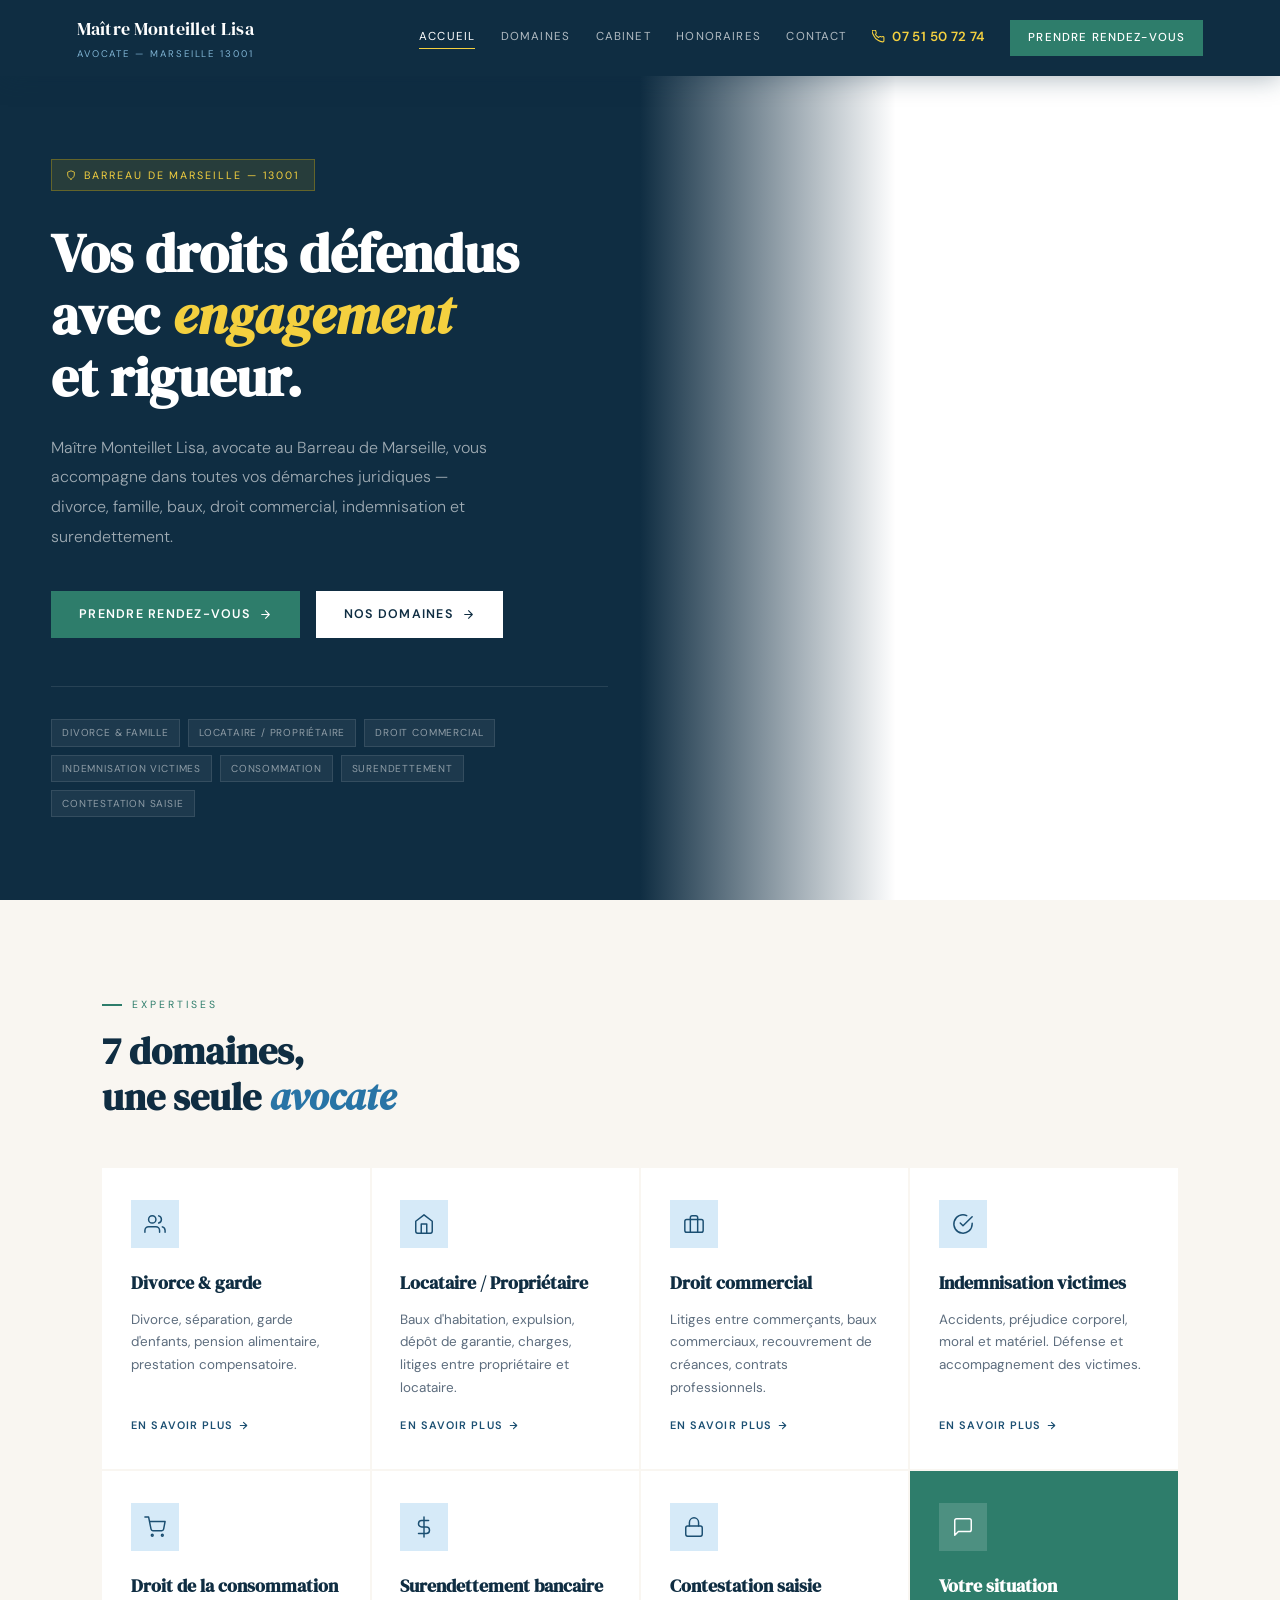
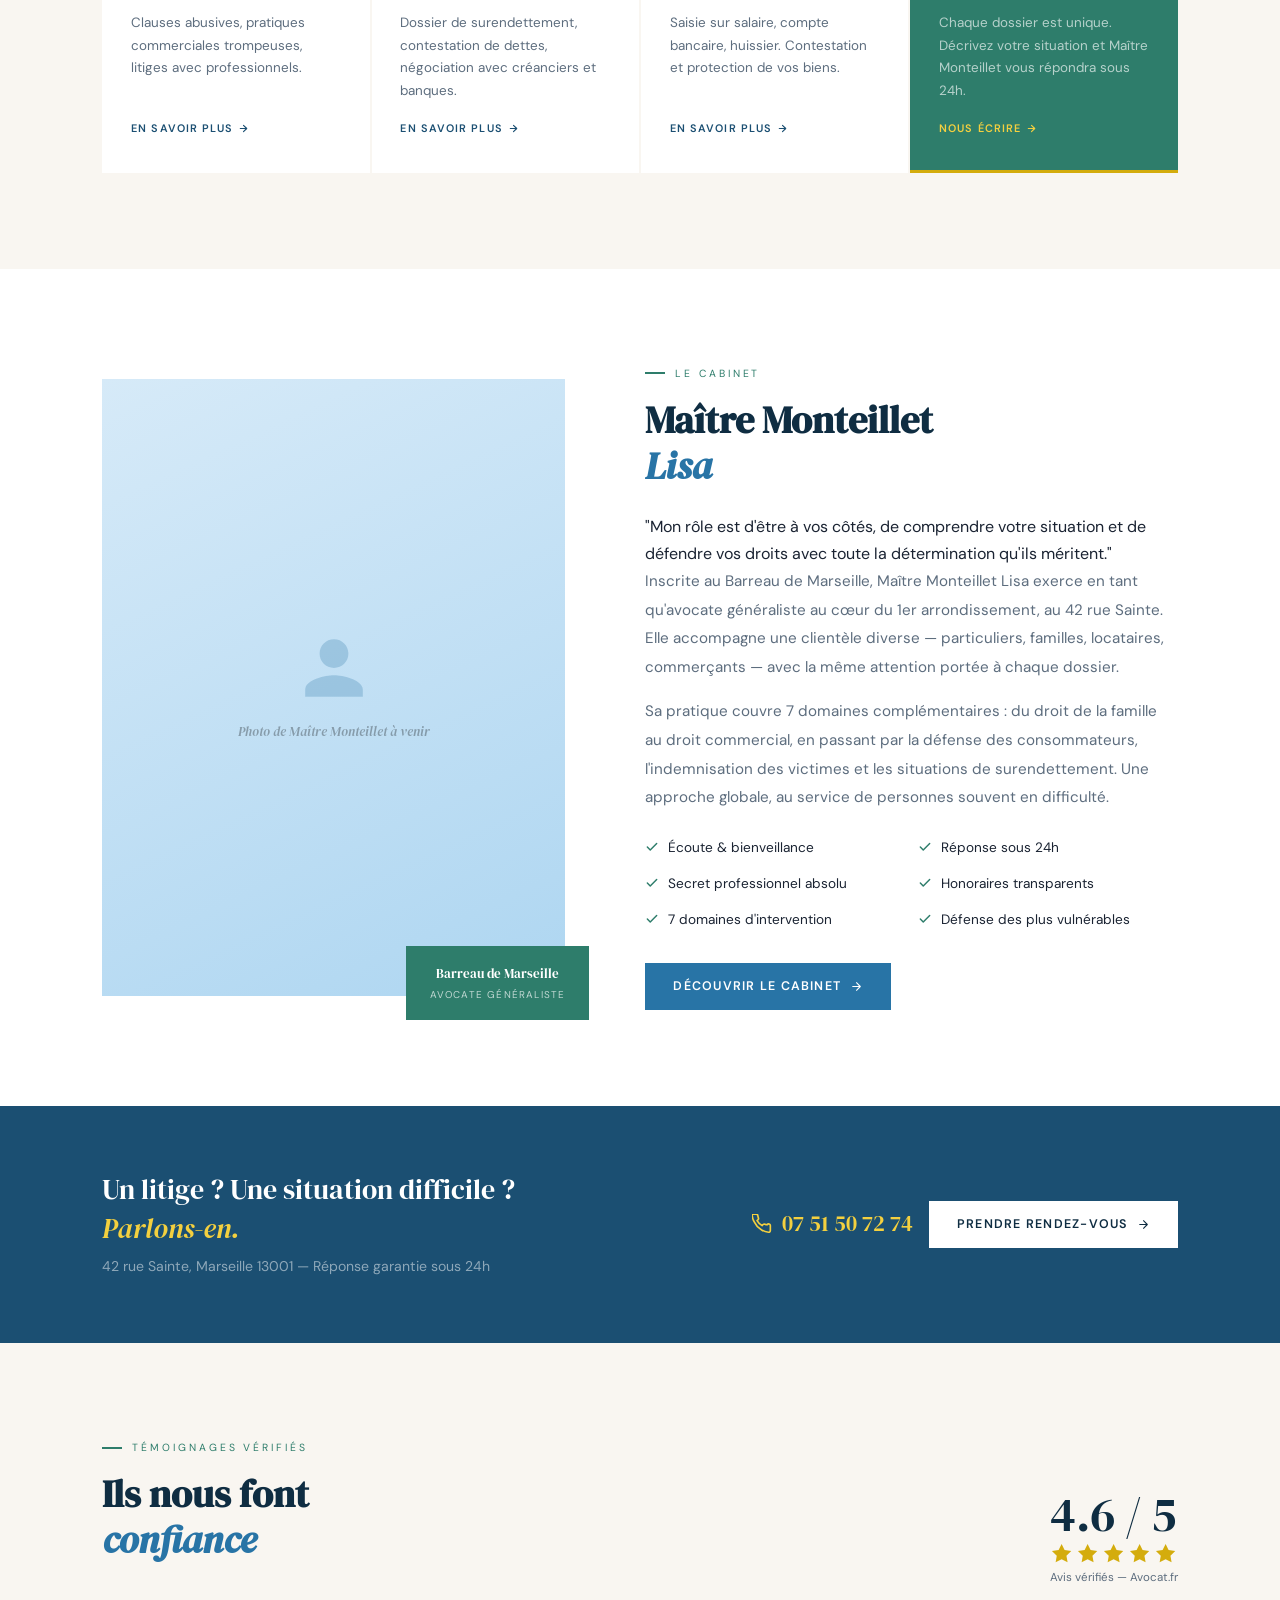
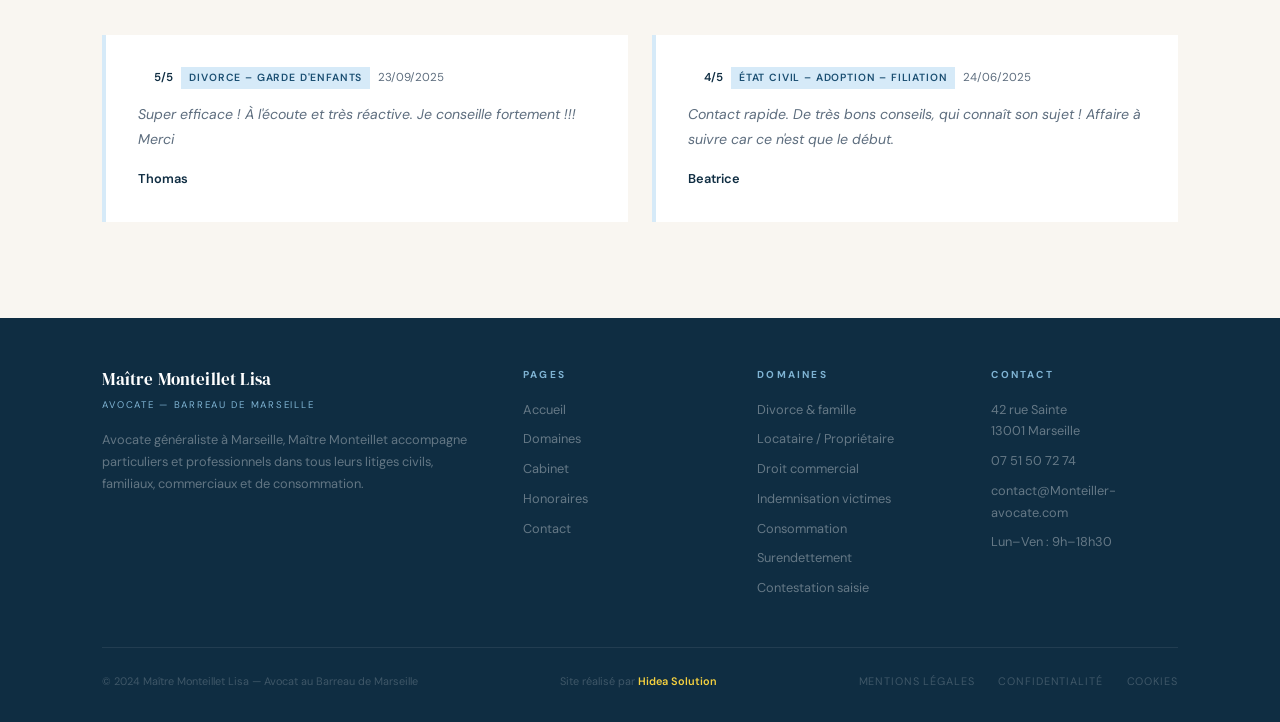
==== index.html @ dc17f099 "Add files via upload" ====
<!DOCTYPE html>
<html lang="fr">
<head>
<meta charset="UTF-8"><meta name="viewport" content="width=device-width, initial-scale=1.0">
<title>Maître Monteillet Lisa – Avocate Marseille (13001) | Divorce, Famille, Droit Civil</title>
<meta name="description" content="Maître Monteillet Lisa, avocate au Barreau de Marseille. Divorce, garde d'enfants, locataire/propriétaire, droit commercial, indemnisation, surendettement, contestation saisie.">
<link rel="stylesheet" href="style.css">
<style>
.hero-bg { background-image: url('https://images.unsplash.com/photo-1533929736458-ca588d08c8be?w=1400&q=80&auto=format&fit=crop'); }

.domaines-rapides { background: var(--sable); }
.dom-grid { display: grid; grid-template-columns: repeat(4,1fr); gap: 2px; margin-top: 3rem; }
.dc { background: var(--blanc); padding: 2rem 1.8rem; text-decoration: none; color: inherit; display: flex; flex-direction: column; border-bottom: 3px solid transparent; transition: all .25s; }
.dc:hover { border-bottom-color: var(--sauge); background: var(--bleu-dk); transform: translateY(-3px); }
.dc:hover .ic-box { background: rgba(46,125,107,.2); }
.dc:hover .ic-box svg { stroke: #7DCEA0; }
.dc:hover .dc-t { color: var(--blanc); }
.dc:hover .dc-d { color: rgba(255,255,255,.52); }
.dc:hover .dc-l { color: var(--or-light); }
.dc-t { font-family: var(--fd); font-size: 1.1rem; color: var(--bleu-dk); margin-bottom: .6rem; transition: color .25s; }
.dc-d { font-size: .84rem; color: var(--doux); line-height: 1.7; flex: 1; margin-bottom: 1rem; transition: color .25s; }
.dc-l { font-size: .68rem; letter-spacing: .1em; text-transform: uppercase; color: var(--bleu); font-weight: 600; display: flex; align-items: center; gap: 5px; transition: color .25s; }
.dc-l svg { width: 11px; height: 11px; stroke: currentColor; fill: none; stroke-linecap: round; stroke-linejoin: round; stroke-width: 2.5; }

.apropos { background: var(--blanc); }
.ap-grid { display: grid; grid-template-columns: 1fr 1.15fr; gap: 5rem; align-items: center; }
.ap-img-wrap { position: relative; }
.ap-img { width: 100%; aspect-ratio: 3/4; background: linear-gradient(155deg,#d6eaf8,#aed6f1); display: flex; align-items: center; justify-content: center; flex-direction: column; gap: 1rem; }
.ap-img svg { opacity: .25; }
.ap-img-note { font-style: italic; color: rgba(0,0,0,.3); font-size: .82rem; font-family: var(--fd); text-align: center; padding: 0 2rem; }
.ap-line { position: absolute; top: 1.5rem; left: 1.5rem; right: -1.5rem; bottom: -1.5rem; border: 2px solid var(--bleu-light); z-index: -1; }
.ap-badge { position: absolute; bottom: -1.5rem; right: -1.5rem; background: var(--sauge); padding: 1rem 1.5rem; text-align: center; }
.ab-t { font-family: var(--fd); font-size: .82rem; color: var(--blanc); display: block; }
.ab-s { font-size: .62rem; color: rgba(255,255,255,.7); text-transform: uppercase; letter-spacing: .12em; margin-top: 3px; display: block; }
.ap-right blockquote { font-family: var(--fd); font-style: italic; font-size: 1.3rem; color: var(--bleu-dk); border-left: 3px solid var(--sauge); padding-left: 1.5rem; margin: 2rem 0; line-height: 1.6; }
.ap-p { color: var(--doux); line-height: 1.88; margin-bottom: 1rem; font-size: .95rem; }
.ap-vals { display: grid; grid-template-columns: 1fr 1fr; gap: .8rem; margin-top: 1.5rem; }
.av { display: flex; align-items: flex-start; gap: 9px; }
.av svg { width: 14px; height: 14px; stroke: var(--sauge); stroke-width: 2.5; fill: none; stroke-linecap: round; stroke-linejoin: round; flex-shrink: 0; margin-top: 4px; }
.av span { font-size: .85rem; color: var(--texte); }

.avis-sec { background: var(--sable); }
.avis-head { display: flex; align-items: flex-end; justify-content: space-between; margin-bottom: 3rem; flex-wrap: wrap; gap: 2rem; }
.note-nb { font-family: var(--fd); font-size: 3rem; font-weight: 400; color: var(--bleu-dk); line-height: 1; }
.stars { display: flex; gap: 3px; margin-top: 4px; }
.av-src { font-size: .72rem; color: var(--doux); margin-top: 3px; }
.avis-grid { display: grid; grid-template-columns: repeat(2,1fr); gap: 1.5rem; }
.avc { background: var(--blanc); border-left: 4px solid var(--bleu-light); padding: 2rem; position: relative; transition: border-color .25s; }
.avc:hover { border-left-color: var(--sauge); }
.avc-meta { font-size: .72rem; color: var(--doux); margin-bottom: .8rem; display: flex; align-items: center; gap: 8px; flex-wrap: wrap; }
.avc-type { background: var(--bleu-light); color: var(--bleu); font-size: .65rem; font-weight: 600; text-transform: uppercase; letter-spacing: .08em; padding: 2px 8px; }
.avc-stars { display: flex; gap: 2px; }
.av-txt { font-size: .88rem; color: var(--doux); line-height: 1.78; margin-bottom: 1rem; font-style: italic; }
.av-au { font-weight: 600; font-size: .8rem; color: var(--bleu-dk); }

@media(max-width:1040px){ .dom-grid{grid-template-columns:1fr 1fr;} .ap-grid{grid-template-columns:1fr;gap:3rem;} .ap-line{display:none;} .ap-badge{position:static;display:inline-block;margin-top:1rem;} .avis-grid{grid-template-columns:1fr;} .ap-vals{grid-template-columns:1fr;} }
@media(max-width:640px){ .dom-grid{grid-template-columns:1fr;} }
</style>
</head>
<body>
<header>
  <a href="index.html" class="logo"><span class="logo-t">Maître Monteillet Lisa</span><span class="logo-s">Avocate — Marseille 13001</span></a>
  <button class="burger" id="burger-btn" aria-label="Ouvrir le menu" aria-expanded="false"><span></span><span></span><span></span></button>
  <nav id="nav">
    <a href="index.html"class='active'>Accueil</a>
    <a href="domaines.html">Domaines</a>
    <a href="cabinet.html">Cabinet</a>
    <a href="honoraires.html">Honoraires</a>
    <a href="contact.html">Contact</a>
    <a href="tel:+33751507274" class="nav-tel"><svg viewBox="0 0 24 24" fill="none" stroke-width="2" stroke-linecap="round" stroke-linejoin="round"><path d="M22 16.92v3a2 2 0 01-2.18 2 19.79 19.79 0 01-8.63-3.07A19.5 19.5 0 013.07 10a19.79 19.79 0 01-3.07-8.67A2 2 0 012 .18h3a2 2 0 012 1.72 12.84 12.84 0 00.7 2.81 2 2 0 01-.45 2.11L6.09 7.91a16 16 0 006 6l1.27-1.27a2 2 0 012.11-.45 12.84 12.84 0 002.81.7A2 2 0 0122 14v2.92z"/></svg>07 51 50 72 74</a>
    <a href="contact.html" class="nav-cta">Prendre rendez-vous</a>
  </nav>
</header>

<section class="hero" style="padding:0">
  <div class="hero-left">
    <div class="hero-tag">
      <svg viewBox="0 0 24 24" style="width:10px;height:10px;stroke:var(--or-light);fill:none;stroke-width:2;stroke-linecap:round;stroke-linejoin:round"><path d="M12 22s8-4 8-10V5l-8-3-8 3v7c0 6 8 10 8 10z"/></svg>
      Barreau de Marseille — 13001
    </div>
    <h1>Vos droits défendus<br>avec <em>engagement</em><br>et rigueur.</h1>
    <p class="hero-sub">Maître Monteillet Lisa, avocate au Barreau de Marseille, vous accompagne dans toutes vos démarches juridiques — divorce, famille, baux, droit commercial, indemnisation et surendettement.</p>
    <div class="hero-btns">
      <a href="contact.html" class="btn-sauge">Prendre rendez-vous <svg viewBox="0 0 24 24" fill="none" stroke-width="2" stroke-linecap="round" stroke-linejoin="round"><path d="M5 12h14M12 5l7 7-7 7"/></svg></a>
      <a href="domaines.html" class="btn-blanc">Nos domaines <svg viewBox="0 0 24 24" fill="none" stroke-width="2" stroke-linecap="round" stroke-linejoin="round"><path d="M5 12h14M12 5l7 7-7 7"/></svg></a>
    </div>
    <div class="hero-domaines">
      <span class="hero-dom-tag">Divorce & famille</span>
      <span class="hero-dom-tag">Locataire / Propriétaire</span>
      <span class="hero-dom-tag">Droit commercial</span>
      <span class="hero-dom-tag">Indemnisation victimes</span>
      <span class="hero-dom-tag">Consommation</span>
      <span class="hero-dom-tag">Surendettement</span>
      <span class="hero-dom-tag">Contestation saisie</span>
    </div>
  </div>
  <div class="hero-right">
    <div class="hero-bg"></div>
    <div class="hero-right-overlay"></div>
  </div>
</section>

<section class="domaines-rapides">
  <p class="s-lbl">Expertises</p>
  <h2 class="s-t">7 domaines,<br>une seule <em>avocate</em></h2>
  <div class="dom-grid">
    <a href="domaines.html#divorce" class="dc reveal">
      <div class="ic-box"><svg viewBox="0 0 24 24"><path d="M17 21v-2a4 4 0 00-4-4H5a4 4 0 00-4 4v2"/><circle cx="9" cy="7" r="4"/><path d="M23 21v-2a4 4 0 00-3-3.87M16 3.13a4 4 0 010 7.75"/></svg></div>
      <h3 class="dc-t">Divorce &amp; garde</h3>
      <p class="dc-d">Divorce, séparation, garde d'enfants, pension alimentaire, prestation compensatoire.</p>
      <span class="dc-l">En savoir plus <svg viewBox="0 0 24 24"><path d="M5 12h14M12 5l7 7-7 7" stroke-width="2.5"/></svg></span>
    </a>
    <a href="domaines.html#locataire" class="dc reveal">
      <div class="ic-box"><svg viewBox="0 0 24 24"><path d="M3 9l9-7 9 7v11a2 2 0 01-2 2H5a2 2 0 01-2-2z"/><polyline points="9 22 9 12 15 12 15 22"/></svg></div>
      <h3 class="dc-t">Locataire / Propriétaire</h3>
      <p class="dc-d">Baux d'habitation, expulsion, dépôt de garantie, charges, litiges entre propriétaire et locataire.</p>
      <span class="dc-l">En savoir plus <svg viewBox="0 0 24 24"><path d="M5 12h14M12 5l7 7-7 7" stroke-width="2.5"/></svg></span>
    </a>
    <a href="domaines.html#commercial" class="dc reveal">
      <div class="ic-box"><svg viewBox="0 0 24 24"><rect x="2" y="7" width="20" height="14" rx="2"/><path d="M16 21V5a2 2 0 00-2-2h-4a2 2 0 00-2 2v16"/></svg></div>
      <h3 class="dc-t">Droit commercial</h3>
      <p class="dc-d">Litiges entre commerçants, baux commerciaux, recouvrement de créances, contrats professionnels.</p>
      <span class="dc-l">En savoir plus <svg viewBox="0 0 24 24"><path d="M5 12h14M12 5l7 7-7 7" stroke-width="2.5"/></svg></span>
    </a>
    <a href="domaines.html#victimes" class="dc reveal">
      <div class="ic-box"><svg viewBox="0 0 24 24"><path d="M22 11.08V12a10 10 0 11-5.93-9.14"/><polyline points="22 4 12 14.01 9 11.01"/></svg></div>
      <h3 class="dc-t">Indemnisation victimes</h3>
      <p class="dc-d">Accidents, préjudice corporel, moral et matériel. Défense et accompagnement des victimes.</p>
      <span class="dc-l">En savoir plus <svg viewBox="0 0 24 24"><path d="M5 12h14M12 5l7 7-7 7" stroke-width="2.5"/></svg></span>
    </a>
    <a href="domaines.html#conso" class="dc reveal">
      <div class="ic-box"><svg viewBox="0 0 24 24"><circle cx="9" cy="21" r="1"/><circle cx="20" cy="21" r="1"/><path d="M1 1h4l2.68 13.39a2 2 0 002 1.61h9.72a2 2 0 002-1.61L23 6H6"/></svg></div>
      <h3 class="dc-t">Droit de la consommation</h3>
      <p class="dc-d">Clauses abusives, pratiques commerciales trompeuses, litiges avec professionnels.</p>
      <span class="dc-l">En savoir plus <svg viewBox="0 0 24 24"><path d="M5 12h14M12 5l7 7-7 7" stroke-width="2.5"/></svg></span>
    </a>
    <a href="domaines.html#surendettement" class="dc reveal">
      <div class="ic-box"><svg viewBox="0 0 24 24"><line x1="12" y1="1" x2="12" y2="23"/><path d="M17 5H9.5a3.5 3.5 0 100 7h5a3.5 3.5 0 010 7H6"/></svg></div>
      <h3 class="dc-t">Surendettement bancaire</h3>
      <p class="dc-d">Dossier de surendettement, contestation de dettes, négociation avec créanciers et banques.</p>
      <span class="dc-l">En savoir plus <svg viewBox="0 0 24 24"><path d="M5 12h14M12 5l7 7-7 7" stroke-width="2.5"/></svg></span>
    </a>
    <a href="domaines.html#saisie" class="dc reveal">
      <div class="ic-box"><svg viewBox="0 0 24 24"><rect x="3" y="11" width="18" height="11" rx="2" ry="2"/><path d="M7 11V7a5 5 0 0110 0v4"/></svg></div>
      <h3 class="dc-t">Contestation saisie</h3>
      <p class="dc-d">Saisie sur salaire, compte bancaire, huissier. Contestation et protection de vos biens.</p>
      <span class="dc-l">En savoir plus <svg viewBox="0 0 24 24"><path d="M5 12h14M12 5l7 7-7 7" stroke-width="2.5"/></svg></span>
    </a>
    <a href="contact.html" class="dc reveal" style="background:var(--sauge);border-bottom-color:var(--or);">
      <div class="ic-box" style="background:rgba(255,255,255,.15)"><svg viewBox="0 0 24 24" style="stroke:#fff"><path d="M21 15a2 2 0 01-2 2H7l-4 4V5a2 2 0 012-2h14a2 2 0 012 2z"/></svg></div>
      <h3 class="dc-t" style="color:#fff">Votre situation</h3>
      <p class="dc-d" style="color:rgba(255,255,255,.65)">Chaque dossier est unique. Décrivez votre situation et Maître Monteillet vous répondra sous 24h.</p>
      <span class="dc-l" style="color:var(--or-light)">Nous écrire <svg viewBox="0 0 24 24"><path d="M5 12h14M12 5l7 7-7 7" stroke-width="2.5"/></svg></span>
    </a>
  </div>
</section>

<section class="apropos">
  <div class="ap-grid">
    <div class="ap-img-wrap">
      <div class="ap-img">
        <svg width="72" height="72" viewBox="0 0 24 24" fill="var(--bleu-md)"><path d="M12 12c2.7 0 4.8-2.1 4.8-4.8S14.7 2.4 12 2.4 7.2 4.5 7.2 7.2 9.3 12 12 12zm0 2.4c-3.2 0-9.6 1.6-9.6 4.8v2.4h19.2v-2.4c0-3.2-6.4-4.8-9.6-4.8z"/></svg>
        <p class="ap-img-note">Photo de Maître Monteillet à venir</p>
      </div>
      <div class="ap-line"></div>
      <div class="ap-badge"><span class="ab-t">Barreau de Marseille</span><span class="ab-s">Avocate généraliste</span></div>
    </div>
    <div class="reveal">
      <p class="s-lbl">Le Cabinet</p>
      <h2 class="s-t">Maître Monteillet<br><em>Lisa</em></h2>
      <blockquote>"Mon rôle est d'être à vos côtés, de comprendre votre situation et de défendre vos droits avec toute la détermination qu'ils méritent."</blockquote>
      <p class="ap-p">Inscrite au Barreau de Marseille, Maître Monteillet Lisa exerce en tant qu'avocate généraliste au cœur du 1er arrondissement, au 42 rue Sainte. Elle accompagne une clientèle diverse — particuliers, familles, locataires, commerçants — avec la même attention portée à chaque dossier.</p>
      <p class="ap-p">Sa pratique couvre 7 domaines complémentaires : du droit de la famille au droit commercial, en passant par la défense des consommateurs, l'indemnisation des victimes et les situations de surendettement. Une approche globale, au service de personnes souvent en difficulté.</p>
      <div class="ap-vals">
        <div class="av"><svg viewBox="0 0 24 24" fill="none" stroke-width="2.5" stroke-linecap="round" stroke-linejoin="round"><polyline style='stroke:var(--sauge)' points="20 6 9 17 4 12"/></svg> <span>Écoute &amp; bienveillance</span></div>
        <div class="av"><svg viewBox="0 0 24 24" fill="none" stroke-width="2.5" stroke-linecap="round" stroke-linejoin="round"><polyline style='stroke:var(--sauge)' points="20 6 9 17 4 12"/></svg> <span>Réponse sous 24h</span></div>
        <div class="av"><svg viewBox="0 0 24 24" fill="none" stroke-width="2.5" stroke-linecap="round" stroke-linejoin="round"><polyline style='stroke:var(--sauge)' points="20 6 9 17 4 12"/></svg> <span>Secret professionnel absolu</span></div>
        <div class="av"><svg viewBox="0 0 24 24" fill="none" stroke-width="2.5" stroke-linecap="round" stroke-linejoin="round"><polyline style='stroke:var(--sauge)' points="20 6 9 17 4 12"/></svg> <span>Honoraires transparents</span></div>
        <div class="av"><svg viewBox="0 0 24 24" fill="none" stroke-width="2.5" stroke-linecap="round" stroke-linejoin="round"><polyline style='stroke:var(--sauge)' points="20 6 9 17 4 12"/></svg> <span>7 domaines d'intervention</span></div>
        <div class="av"><svg viewBox="0 0 24 24" fill="none" stroke-width="2.5" stroke-linecap="round" stroke-linejoin="round"><polyline style='stroke:var(--sauge)' points="20 6 9 17 4 12"/></svg> <span>Défense des plus vulnérables</span></div>
      </div>
      <a href="cabinet.html" class="btn-bleu" style="margin-top:2rem">Découvrir le cabinet <svg viewBox="0 0 24 24" fill="none" stroke-width="2" stroke-linecap="round" stroke-linejoin="round"><path d="M5 12h14M12 5l7 7-7 7"/></svg></a>
    </div>
  </div>
</section>

<div class="cta-band">
  <div>
    <p class="cta-band-t">Un litige ? Une situation difficile ?<br><em>Parlons-en.</em></p>
    <p class="cta-band-sub">42 rue Sainte, Marseille 13001 — Réponse garantie sous 24h</p>
  </div>
  <div class="cta-band-a">
    <a href="tel:+33751507274" class="tel-big"><svg viewBox="0 0 24 24" fill="none" stroke-width="2" stroke-linecap="round" stroke-linejoin="round"><path d="M22 16.92v3a2 2 0 01-2.18 2 19.79 19.79 0 01-8.63-3.07A19.5 19.5 0 013.07 10a19.79 19.79 0 01-3.07-8.67A2 2 0 012 .18h3a2 2 0 012 1.72 12.84 12.84 0 00.7 2.81 2 2 0 01-.45 2.11L6.09 7.91a16 16 0 006 6l1.27-1.27a2 2 0 012.11-.45 12.84 12.84 0 002.81.7A2 2 0 0122 14v2.92z"/></svg>07 51 50 72 74</a>
    <a href="contact.html" class="btn-blanc">Prendre rendez-vous <svg viewBox="0 0 24 24" fill="none" stroke-width="2" stroke-linecap="round" stroke-linejoin="round"><path d="M5 12h14M12 5l7 7-7 7"/></svg></a>
  </div>
</div>

<section class="avis-sec">
  <div class="avis-head">
    <div><p class="s-lbl">Témoignages vérifiés</p><h2 class="s-t">Ils nous font<br><em>confiance</em></h2></div>
    <div><div class="note-nb">4.6 / 5</div><div class="stars"><svg viewBox="0 0 24 24"><polygon points="12 2 15.09 8.26 22 9.27 17 14.14 18.18 21.02 12 17.77 5.82 21.02 7 14.14 2 9.27 8.91 8.26 12 2" class="star"/></svg><svg viewBox="0 0 24 24"><polygon points="12 2 15.09 8.26 22 9.27 17 14.14 18.18 21.02 12 17.77 5.82 21.02 7 14.14 2 9.27 8.91 8.26 12 2" class="star"/></svg><svg viewBox="0 0 24 24"><polygon points="12 2 15.09 8.26 22 9.27 17 14.14 18.18 21.02 12 17.77 5.82 21.02 7 14.14 2 9.27 8.91 8.26 12 2" class="star"/></svg><svg viewBox="0 0 24 24"><polygon points="12 2 15.09 8.26 22 9.27 17 14.14 18.18 21.02 12 17.77 5.82 21.02 7 14.14 2 9.27 8.91 8.26 12 2" class="star"/></svg><svg viewBox="0 0 24 24"><polygon points="12 2 15.09 8.26 22 9.27 17 14.14 18.18 21.02 12 17.77 5.82 21.02 7 14.14 2 9.27 8.91 8.26 12 2" class="star"/></svg></div><div class="av-src">Avis vérifiés — Avocat.fr</div></div>
  </div>
  <div class="avis-grid">
    <div class="avc reveal">
      <div class="avc-meta">
        <div class="avc-stars"><svg viewBox="0 0 24 24"><polygon points="12 2 15.09 8.26 22 9.27 17 14.14 18.18 21.02 12 17.77 5.82 21.02 7 14.14 2 9.27 8.91 8.26 12 2" class="star-sm"/></svg><svg viewBox="0 0 24 24"><polygon points="12 2 15.09 8.26 22 9.27 17 14.14 18.18 21.02 12 17.77 5.82 21.02 7 14.14 2 9.27 8.91 8.26 12 2" class="star-sm"/></svg><svg viewBox="0 0 24 24"><polygon points="12 2 15.09 8.26 22 9.27 17 14.14 18.18 21.02 12 17.77 5.82 21.02 7 14.14 2 9.27 8.91 8.26 12 2" class="star-sm"/></svg><svg viewBox="0 0 24 24"><polygon points="12 2 15.09 8.26 22 9.27 17 14.14 18.18 21.02 12 17.77 5.82 21.02 7 14.14 2 9.27 8.91 8.26 12 2" class="star-sm"/></svg><svg viewBox="0 0 24 24"><polygon points="12 2 15.09 8.26 22 9.27 17 14.14 18.18 21.02 12 17.77 5.82 21.02 7 14.14 2 9.27 8.91 8.26 12 2" class="star-sm"/></svg></div>
        <span style="font-weight:600;font-size:.72rem;color:var(--bleu-dk)">5/5</span>
        <span class="avc-type">Divorce – Garde d'enfants</span>
        <span>23/09/2025</span>
      </div>
      <p class="av-txt">Super efficace ! À l'écoute et très réactive. Je conseille fortement !!! Merci</p>
      <div class="av-au">Thomas</div>
    </div>
    <div class="avc reveal">
      <div class="avc-meta">
        <div class="avc-stars"><svg viewBox="0 0 24 24"><polygon points="12 2 15.09 8.26 22 9.27 17 14.14 18.18 21.02 12 17.77 5.82 21.02 7 14.14 2 9.27 8.91 8.26 12 2" class="star-sm"/></svg><svg viewBox="0 0 24 24"><polygon points="12 2 15.09 8.26 22 9.27 17 14.14 18.18 21.02 12 17.77 5.82 21.02 7 14.14 2 9.27 8.91 8.26 12 2" class="star-sm"/></svg><svg viewBox="0 0 24 24"><polygon points="12 2 15.09 8.26 22 9.27 17 14.14 18.18 21.02 12 17.77 5.82 21.02 7 14.14 2 9.27 8.91 8.26 12 2" class="star-sm"/></svg><svg viewBox="0 0 24 24"><polygon points="12 2 15.09 8.26 22 9.27 17 14.14 18.18 21.02 12 17.77 5.82 21.02 7 14.14 2 9.27 8.91 8.26 12 2" class="star-sm"/></svg><svg viewBox="0 0 24 24"><polygon points="12 2 15.09 8.26 22 9.27 17 14.14 18.18 21.02 12 17.77 5.82 21.02 7 14.14 2 9.27 8.91 8.26 12 2" class="star-empty"/></svg></div>
        <span style="font-weight:600;font-size:.72rem;color:var(--bleu-dk)">4/5</span>
        <span class="avc-type">État civil – Adoption – Filiation</span>
        <span>24/06/2025</span>
      </div>
      <p class="av-txt">Contact rapide. De très bons conseils, qui connaît son sujet ! Affaire à suivre car ce n'est que le début.</p>
      <div class="av-au">Beatrice</div>
    </div>
  </div>
</section>

<footer>
  <div class="footer-top">
    <div class="footer-brand"><span class="logo-t">Maître Monteillet Lisa</span><span class="logo-s">Avocate — Barreau de Marseille</span><p>Avocate généraliste à Marseille, Maître Monteillet accompagne particuliers et professionnels dans tous leurs litiges civils, familiaux, commerciaux et de consommation.</p></div>
    <div class="footer-col"><h4>Pages</h4><a href="index.html">Accueil</a><a href="domaines.html">Domaines</a><a href="cabinet.html">Cabinet</a><a href="honoraires.html">Honoraires</a><a href="contact.html">Contact</a></div>
    <div class="footer-col"><h4>Domaines</h4><a href="domaines.html#divorce">Divorce & famille</a><a href="domaines.html#locataire">Locataire / Propriétaire</a><a href="domaines.html#commercial">Droit commercial</a><a href="domaines.html#victimes">Indemnisation victimes</a><a href="domaines.html#conso">Consommation</a><a href="domaines.html#surendettement">Surendettement</a><a href="domaines.html#saisie">Contestation saisie</a></div>
    <div class="footer-col"><h4>Contact</h4><p>42 rue Sainte<br>13001 Marseille</p><a href="tel:+33751507274">07 51 50 72 74</a><a href="mailto:contact@Monteiller-avocate.com">contact@Monteiller-avocate.com</a><p style="margin-top:.5rem">Lun–Ven : 9h–18h30</p></div>
  </div>
  <div class="footer-bottom">
    <div class="footer-copy">© 2024 Maître Monteillet Lisa — Avocat au Barreau de Marseille</div>
    <div class="footer-powered">Site réalisé par <a href="https://www.hidea-solution.fr" target="_blank" rel="noopener">Hidea Solution</a></div>
    <div class="footer-legal"><a href="#">Mentions légales</a><a href="#">Confidentialité</a><a href="#">Cookies</a></div>
  </div>
</footer><script src="main.js"></script>
</body>
</html>
---- style.css ----
@import url('https://fonts.googleapis.com/css2?family=DM+Serif+Display:ital@0;1&family=DM+Sans:wght@300;400;500;600&display=swap');

:root {
  --bleu:       #1B4F72;
  --bleu-dk:    #0F2D42;
  --bleu-md:    #2874A6;
  --bleu-light: #D6EAF8;
  --sauge:      #2E7D6B;
  --sauge-light:#E8F5F2;
  --sable:      #F9F6F1;
  --blanc:      #FFFFFF;
  --texte:      #1A2332;
  --doux:       #5D6D7E;
  --bordure:    #D5E8F3;
  --or:         #D4AC0D;
  --or-light:   #F4D03F;
  --fd: 'DM Serif Display', Georgia, serif;
  --fb: 'DM Sans', system-ui, sans-serif;
}

*, *::before, *::after { box-sizing: border-box; margin: 0; padding: 0; }
html { scroll-behavior: smooth; }
body { font-family: var(--fb); color: var(--texte); background: var(--blanc); font-size: 16px; line-height: 1.7; overflow-x: hidden; }
img { display: block; max-width: 100%; }

header {
  position: sticky; top: 0; z-index: 200;
  background: var(--bleu-dk);
  display: flex; align-items: center; justify-content: space-between;
  padding: 0 6%; height: 76px;
  box-shadow: 0 2px 24px rgba(15,45,66,.35);
}
.logo { text-decoration: none; display: flex; flex-direction: column; gap: 2px; }
.logo-t { font-family: var(--fd); font-size: 1.15rem; color: var(--blanc); letter-spacing: .01em; }
.logo-s { font-size: .6rem; color: #7FB3D3; letter-spacing: .2em; text-transform: uppercase; font-weight: 400; }

nav { display: flex; align-items: center; gap: 1.6rem; }
nav a { font-size: .72rem; letter-spacing: .1em; text-transform: uppercase; color: rgba(255,255,255,.68); text-decoration: none; padding-bottom: 2px; border-bottom: 1px solid transparent; transition: color .2s, border-color .2s; }
nav a:hover, nav a.active { color: var(--blanc); border-bottom-color: var(--or-light); }
.nav-tel { display: flex !important; align-items: center; gap: 7px; color: var(--or-light) !important; font-weight: 600 !important; font-size: .83rem !important; letter-spacing: .03em !important; text-transform: none !important; border: none !important; }
.nav-tel svg { width: 13px; height: 13px; stroke: var(--or-light); fill: none; stroke-width: 2; stroke-linecap: round; stroke-linejoin: round; }
.nav-cta { background: var(--sauge) !important; color: var(--blanc) !important; padding: 8px 18px; font-weight: 500 !important; border-bottom: none !important; transition: background .2s !important; }
.nav-cta:hover { background: #235f52 !important; color: var(--blanc) !important; }

.hero { position: relative; min-height: calc(100vh - 76px); display: grid; grid-template-columns: 1fr 1fr; overflow: hidden; }
.hero-left { background: var(--bleu-dk); display: flex; flex-direction: column; justify-content: center; padding: 5rem 5% 5rem 8%; position: relative; z-index: 2; }
.hero-right { position: relative; overflow: hidden; }
.hero-bg { position: absolute; inset: 0; background-size: cover; background-position: center; filter: brightness(.6) saturate(.8); }
.hero-right-overlay { position: absolute; inset: 0; background: linear-gradient(90deg, var(--bleu-dk) 0%, transparent 40%); z-index: 1; }

.hero-tag { display: inline-flex; align-items: center; gap: 8px; background: rgba(212,172,13,.12); border: 1px solid rgba(212,172,13,.35); color: var(--or-light); font-size: .67rem; letter-spacing: .18em; text-transform: uppercase; padding: 6px 14px; margin-bottom: 2rem; width: fit-content; }
.hero h1 { font-family: var(--fd); font-size: clamp(2.4rem,4.2vw,4rem); color: var(--blanc); line-height: 1.15; margin-bottom: 1.5rem; }
.hero h1 em { font-style: italic; color: var(--or-light); }
.hero-sub { font-size: 1rem; color: rgba(255,255,255,.6); max-width: 440px; margin-bottom: 2.5rem; font-weight: 300; line-height: 1.85; }
.hero-btns { display: flex; gap: 1rem; flex-wrap: wrap; margin-bottom: 3rem; }
.hero-domaines { display: flex; flex-wrap: wrap; gap: .5rem; padding-top: 2rem; border-top: 1px solid rgba(255,255,255,.1); }
.hero-dom-tag { background: rgba(255,255,255,.06); border: 1px solid rgba(255,255,255,.1); color: rgba(255,255,255,.5); font-size: .63rem; letter-spacing: .08em; text-transform: uppercase; padding: 4px 10px; }

.btn-bleu { background: var(--bleu-md); color: var(--blanc); padding: 13px 28px; font-family: var(--fb); font-size: .78rem; font-weight: 600; letter-spacing: .1em; text-transform: uppercase; border: none; cursor: pointer; text-decoration: none; display: inline-flex; align-items: center; gap: 9px; transition: background .2s, transform .2s; }
.btn-bleu:hover { background: var(--bleu); transform: translateY(-1px); }
.btn-bleu svg { width: 13px; height: 13px; stroke: currentColor; fill: none; stroke-linecap: round; stroke-linejoin: round; stroke-width: 2; }

.btn-sauge { background: var(--sauge); color: var(--blanc); padding: 13px 28px; font-family: var(--fb); font-size: .78rem; font-weight: 600; letter-spacing: .1em; text-transform: uppercase; text-decoration: none; display: inline-flex; align-items: center; gap: 9px; transition: background .2s, transform .2s; border: none; cursor: pointer; }
.btn-sauge:hover { background: #235f52; transform: translateY(-1px); }
.btn-sauge svg { width: 13px; height: 13px; stroke: currentColor; fill: none; stroke-linecap: round; stroke-linejoin: round; stroke-width: 2; }

.btn-blanc { background: var(--blanc); color: var(--bleu-dk); padding: 13px 28px; font-family: var(--fb); font-size: .78rem; font-weight: 600; letter-spacing: .1em; text-transform: uppercase; text-decoration: none; display: inline-flex; align-items: center; gap: 9px; transition: background .2s, transform .2s; }
.btn-blanc:hover { background: var(--sable); transform: translateY(-1px); }
.btn-blanc svg { width: 13px; height: 13px; stroke: currentColor; fill: none; stroke-linecap: round; stroke-linejoin: round; stroke-width: 2; }

.btn-outline-b { background: transparent; color: var(--bleu); padding: 12px 26px; font-family: var(--fb); font-size: .78rem; font-weight: 600; letter-spacing: .1em; text-transform: uppercase; border: 1.5px solid var(--bleu); text-decoration: none; display: inline-flex; align-items: center; gap: 9px; transition: all .2s; }
.btn-outline-b:hover { background: var(--bleu); color: var(--blanc); }
.btn-outline-b svg { width: 13px; height: 13px; stroke: currentColor; fill: none; stroke-linecap: round; stroke-linejoin: round; stroke-width: 2; }

section { padding: 6rem 8%; }
.s-lbl { font-size: .65rem; letter-spacing: .28em; text-transform: uppercase; color: var(--sauge); margin-bottom: .9rem; display: flex; align-items: center; gap: 10px; }
.s-lbl::before { content: ''; display: block; width: 20px; height: 2px; background: var(--sauge); }
.s-t { font-family: var(--fd); font-size: clamp(1.8rem,3vw,2.7rem); line-height: 1.2; color: var(--bleu-dk); margin-bottom: 1.5rem; }
.s-t em { font-style: italic; color: var(--bleu-md); }

.ic-box { width: 48px; height: 48px; background: var(--bleu-light); display: flex; align-items: center; justify-content: center; margin-bottom: 1.3rem; transition: background .25s; }
.ic-box svg { width: 22px; height: 22px; stroke: var(--bleu); stroke-width: 1.6; fill: none; stroke-linecap: round; stroke-linejoin: round; transition: stroke .25s; }

.star { width: 14px; height: 14px; fill: var(--or); }
.star-sm { width: 12px; height: 12px; fill: var(--or); }
.star-4 { width: 12px; height: 12px; fill: var(--or); }
.star-empty { width: 12px; height: 12px; fill: #ccc; }

.cta-band { background: var(--bleu); padding: 4rem 8%; display: flex; align-items: center; justify-content: space-between; gap: 2rem; flex-wrap: wrap; }
.cta-band-t { font-family: var(--fd); font-size: clamp(1.5rem,2.2vw,1.9rem); color: var(--blanc); line-height: 1.4; }
.cta-band-t em { font-style: italic; color: var(--or-light); }
.cta-band-sub { font-size: .88rem; color: rgba(255,255,255,.5); margin-top: .4rem; }
.cta-band-a { display: flex; gap: 1rem; align-items: center; flex-wrap: wrap; }
.tel-big { font-family: var(--fd); font-size: 1.4rem; color: var(--or-light); text-decoration: none; display: flex; align-items: center; gap: 10px; }
.tel-big svg { width: 20px; height: 20px; stroke: var(--or-light); fill: none; stroke-linecap: round; stroke-linejoin: round; stroke-width: 2; }
.tel-big:hover { color: var(--blanc); }

.page-hero { background: var(--bleu-dk); padding: 4.5rem 8%; position: relative; overflow: hidden; border-bottom: 4px solid var(--sauge); }
.page-hero .s-lbl { color: #7FB3D3; }
.page-hero .s-t { color: var(--blanc); }
.page-hero p { color: rgba(255,255,255,.58); max-width: 580px; margin-top: 1rem; line-height: 1.85; }

.breadcrumb { display: flex; align-items: center; gap: 8px; font-size: .7rem; color: rgba(255,255,255,.38); margin-bottom: 2rem; text-transform: uppercase; letter-spacing: .1em; }
.breadcrumb a { color: rgba(255,255,255,.38); text-decoration: none; transition: color .2s; }
.breadcrumb a:hover { color: var(--or-light); }
.breadcrumb svg { width: 10px; height: 10px; stroke: rgba(255,255,255,.3); fill: none; stroke-linecap: round; stroke-linejoin: round; stroke-width: 2; }

.reveal { opacity: 0; transform: translateY(20px); transition: opacity .5s ease, transform .5s ease; }
.reveal.visible { opacity: 1; transform: translateY(0); }

footer { background: var(--bleu-dk); padding: 3rem 8% 2rem; }
.footer-top { display: grid; grid-template-columns: 2fr 1fr 1fr 1fr; gap: 3rem; padding-bottom: 2.5rem; border-bottom: 1px solid rgba(255,255,255,.08); }
.footer-brand .logo-t { font-family: var(--fd); font-size: 1.05rem; color: var(--blanc); }
.footer-brand .logo-s { font-size: .6rem; color: #7FB3D3; letter-spacing: .18em; text-transform: uppercase; margin-top: 3px; display: block; }
.footer-brand p { font-size: .8rem; color: rgba(255,255,255,.35); margin-top: 1rem; line-height: 1.7; }
.footer-col h4 { font-size: .63rem; text-transform: uppercase; letter-spacing: .22em; color: #7FB3D3; margin-bottom: 1rem; }
.footer-col a, .footer-col p { display: block; font-size: .8rem; color: rgba(255,255,255,.36); text-decoration: none; margin-bottom: .5rem; transition: color .2s; }
.footer-col a:hover { color: var(--or-light); }
.footer-bottom { display: flex; align-items: center; justify-content: space-between; padding-top: 1.5rem; flex-wrap: wrap; gap: 1rem; }
.footer-copy { font-size: .68rem; color: rgba(255,255,255,.2); }
.footer-powered { font-size: .68rem; color: rgba(255,255,255,.2); }
.footer-powered a { color: var(--or-light); text-decoration: none; font-weight: 600; transition: color .2s; }
.footer-powered a:hover { color: var(--blanc); }
.footer-legal { display: flex; gap: 1.5rem; flex-wrap: wrap; }
.footer-legal a { font-size: .68rem; color: rgba(255,255,255,.2); text-decoration: none; text-transform: uppercase; letter-spacing: .08em; transition: color .2s; }
.footer-legal a:hover { color: var(--or-light); }

.burger { display: none; flex-direction: column; gap: 5px; cursor: pointer; padding: 8px; background: none; border: none; outline: none; z-index: 201; position: relative; }
.burger span { width: 24px; height: 1.5px; background: rgba(255,255,255,.8); display: block; transition: all .3s; }

@media (max-width: 1040px) {
  .burger { display: flex; }
  nav { display: none; position: absolute; top: 76px; left: 0; right: 0; background: var(--bleu-dk); flex-direction: column; padding: 1.5rem 6%; gap: 1.2rem; border-top: 1px solid rgba(255,255,255,.08); z-index: 9999; box-shadow: 0 8px 24px rgba(15,45,66,.35); }
  nav.open { display: flex; }
  .hero { grid-template-columns: 1fr; }
  .hero-right { display: none; }
  .hero-left { padding: 4rem 5%; }
  .footer-top { grid-template-columns: 1fr 1fr; gap: 2rem; }
  section { padding: 4rem 5%; }
  .page-hero { padding: 4rem 5%; }
  .cta-band { flex-direction: column; align-items: flex-start; padding: 3rem 5%; }
  header { padding: 0 5%; }
}
@media (max-width: 640px) {
  .footer-top { grid-template-columns: 1fr; }
  .footer-bottom { flex-direction: column; align-items: flex-start; }
  .hero-domaines { display: none; }
}
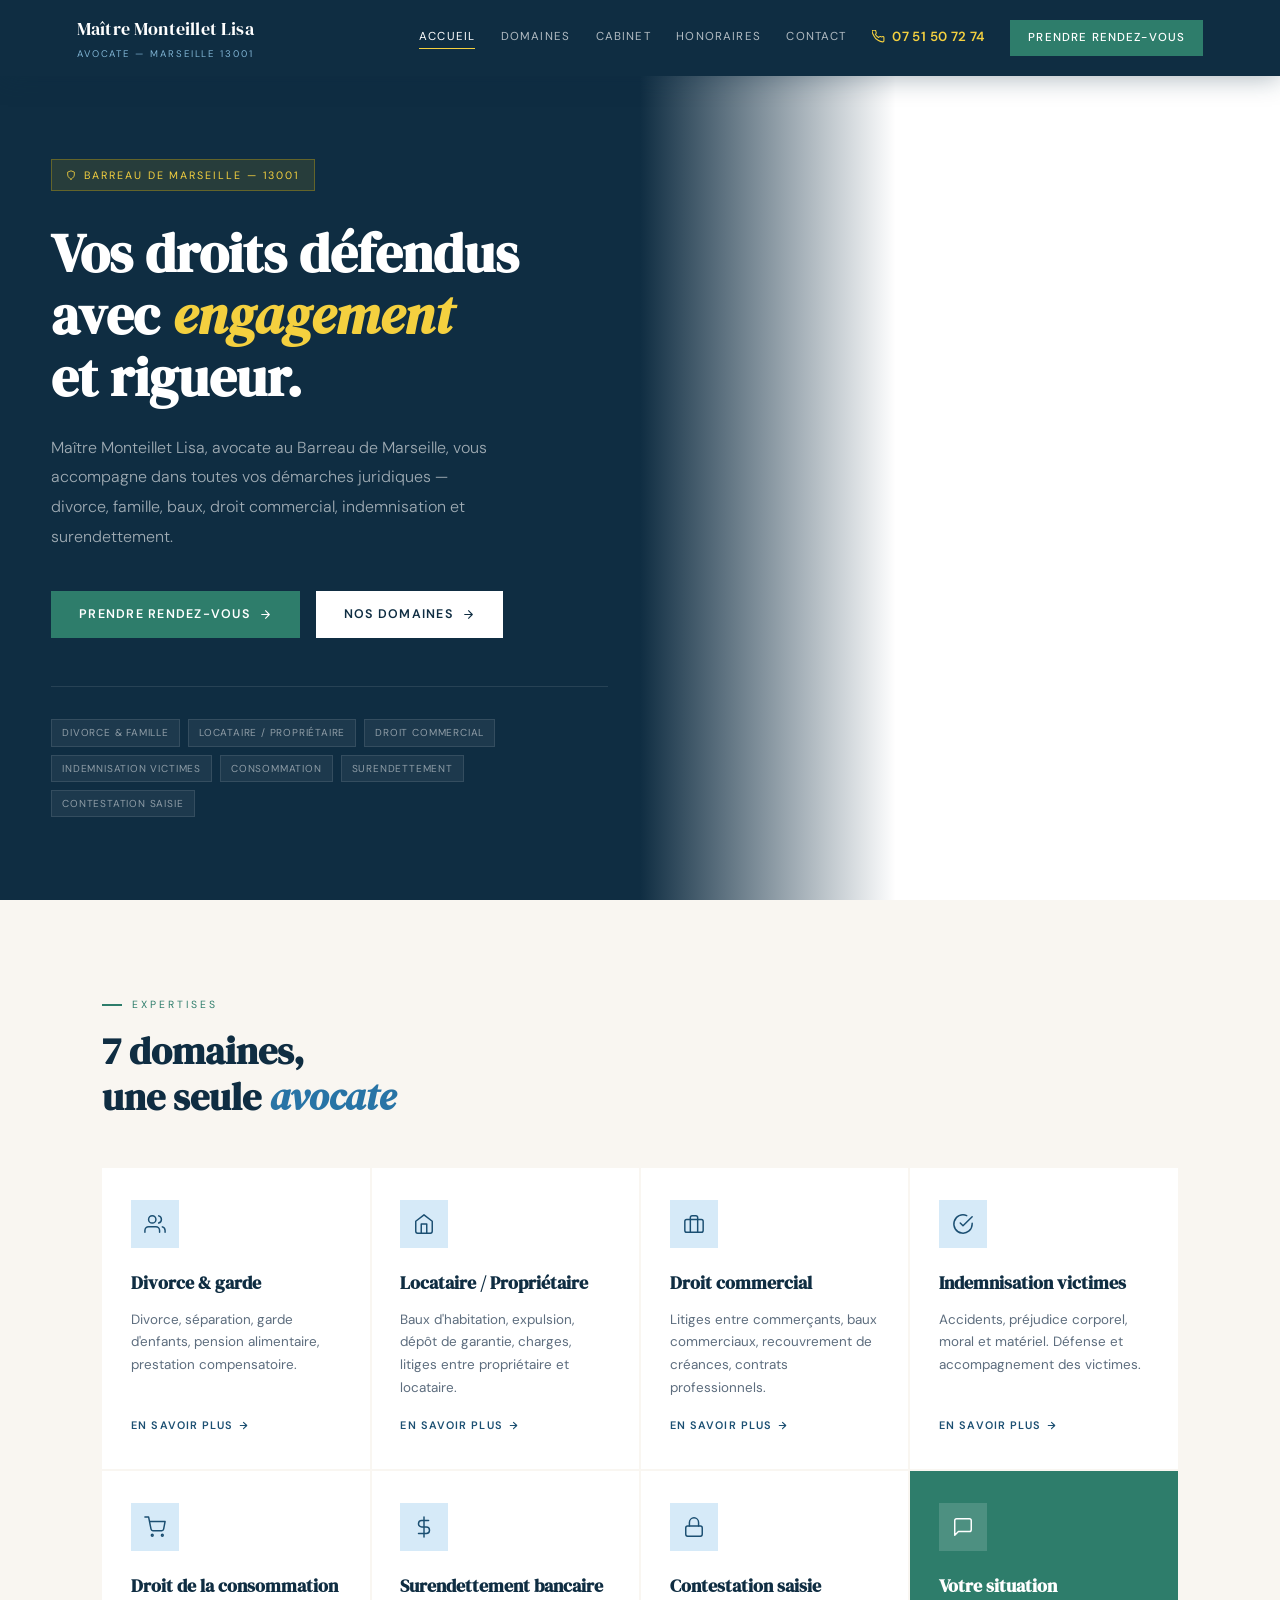
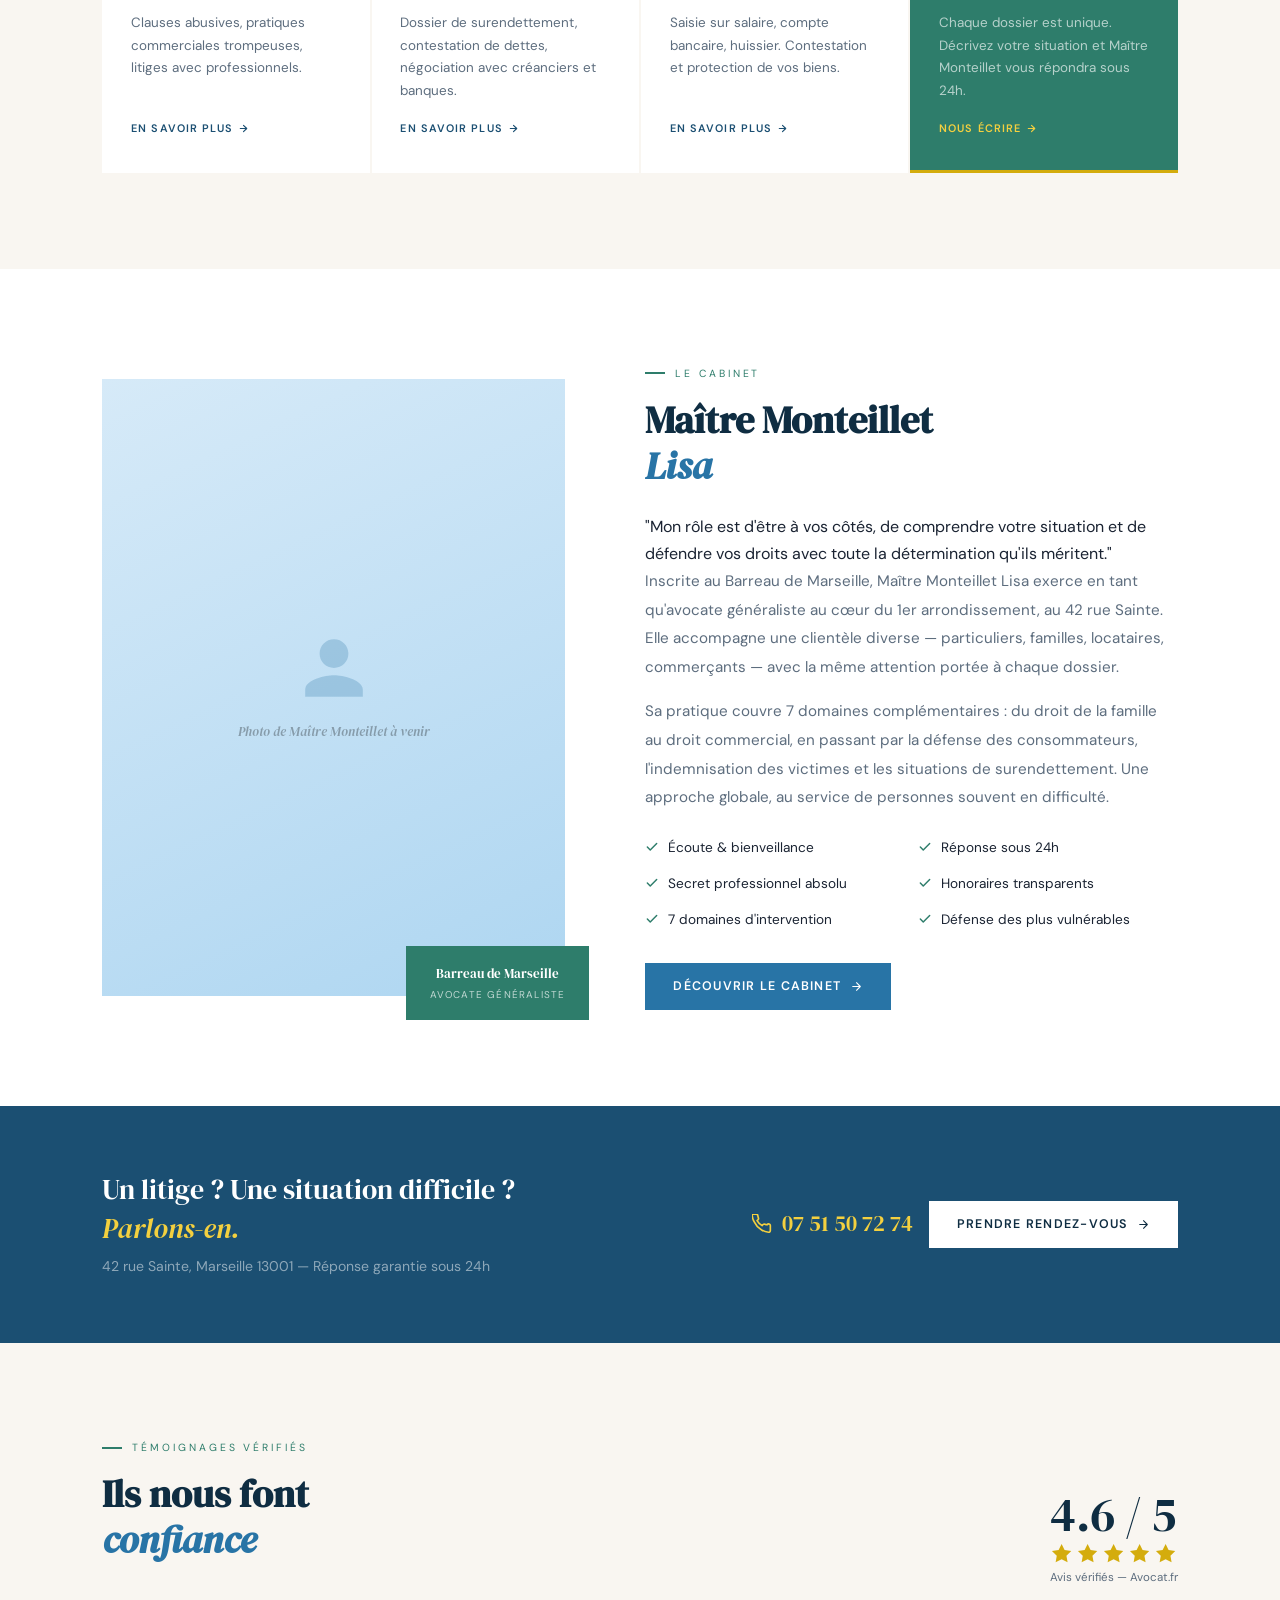
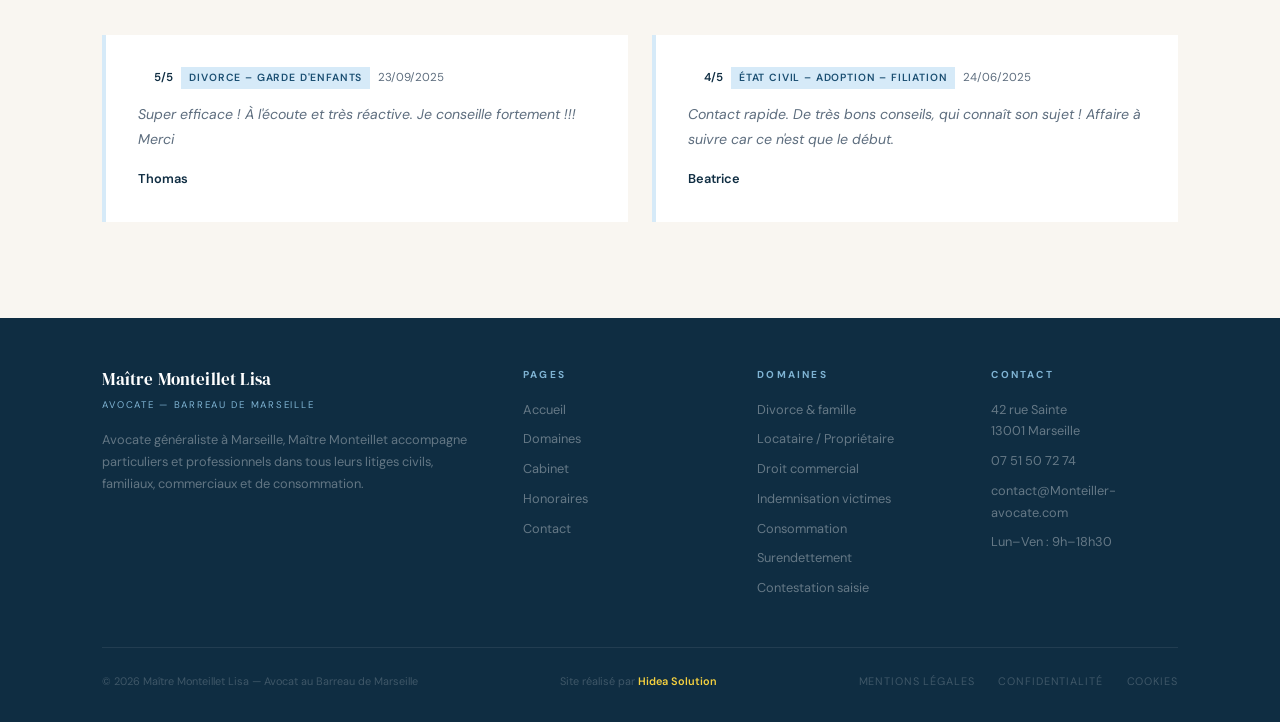
==== commit 0038dc68: "Update index.html" ====
--- a/index.html
+++ b/index.html
@@ -232,10 +232,10 @@
     <div class="footer-col"><h4>Contact</h4><p>42 rue Sainte<br>13001 Marseille</p><a href="tel:+33751507274">07 51 50 72 74</a><a href="mailto:contact@Monteiller-avocate.com">contact@Monteiller-avocate.com</a><p style="margin-top:.5rem">Lun–Ven : 9h–18h30</p></div>
   </div>
   <div class="footer-bottom">
-    <div class="footer-copy">© 2024 Maître Monteillet Lisa — Avocat au Barreau de Marseille</div>
+    <div class="footer-copy">© 2026 Maître Monteillet Lisa — Avocat au Barreau de Marseille</div>
     <div class="footer-powered">Site réalisé par <a href="https://www.hidea-solution.fr" target="_blank" rel="noopener">Hidea Solution</a></div>
     <div class="footer-legal"><a href="#">Mentions légales</a><a href="#">Confidentialité</a><a href="#">Cookies</a></div>
   </div>
 </footer><script src="main.js"></script>
 </body>
-</html>+</html>
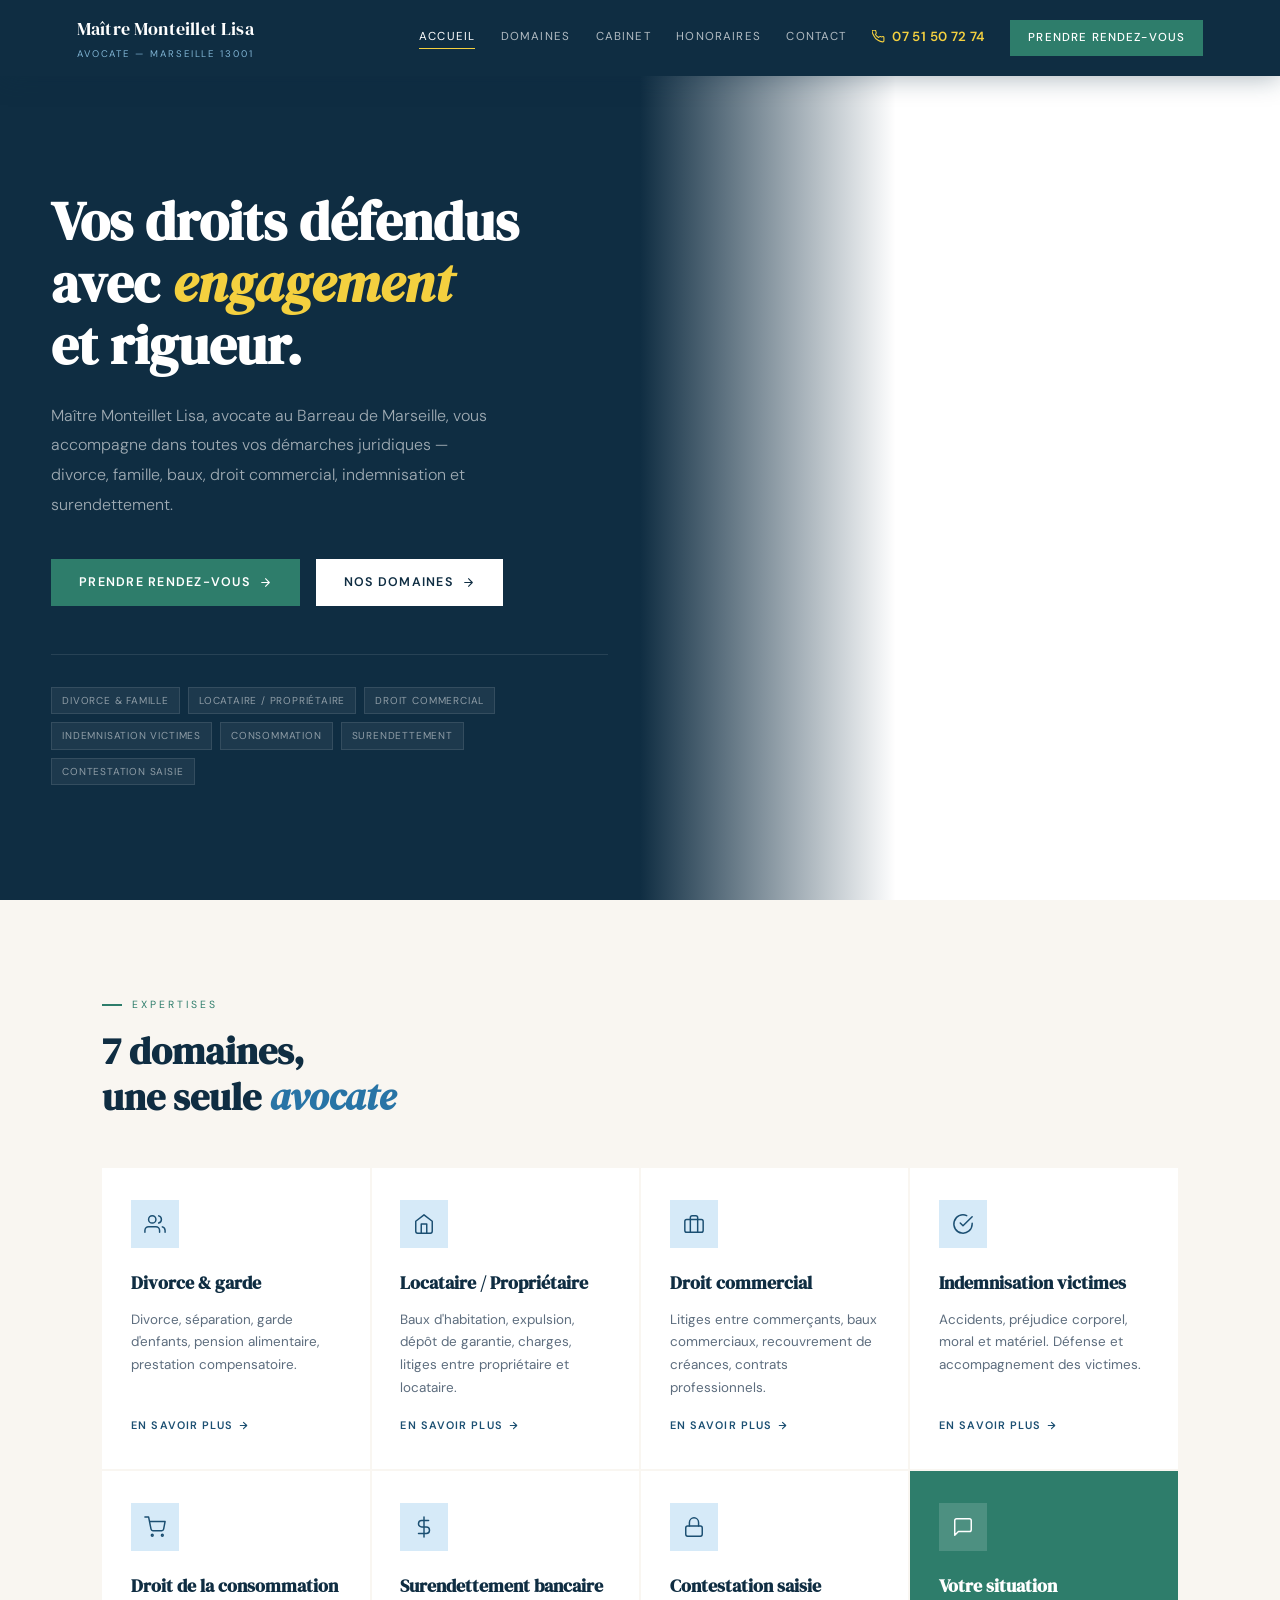
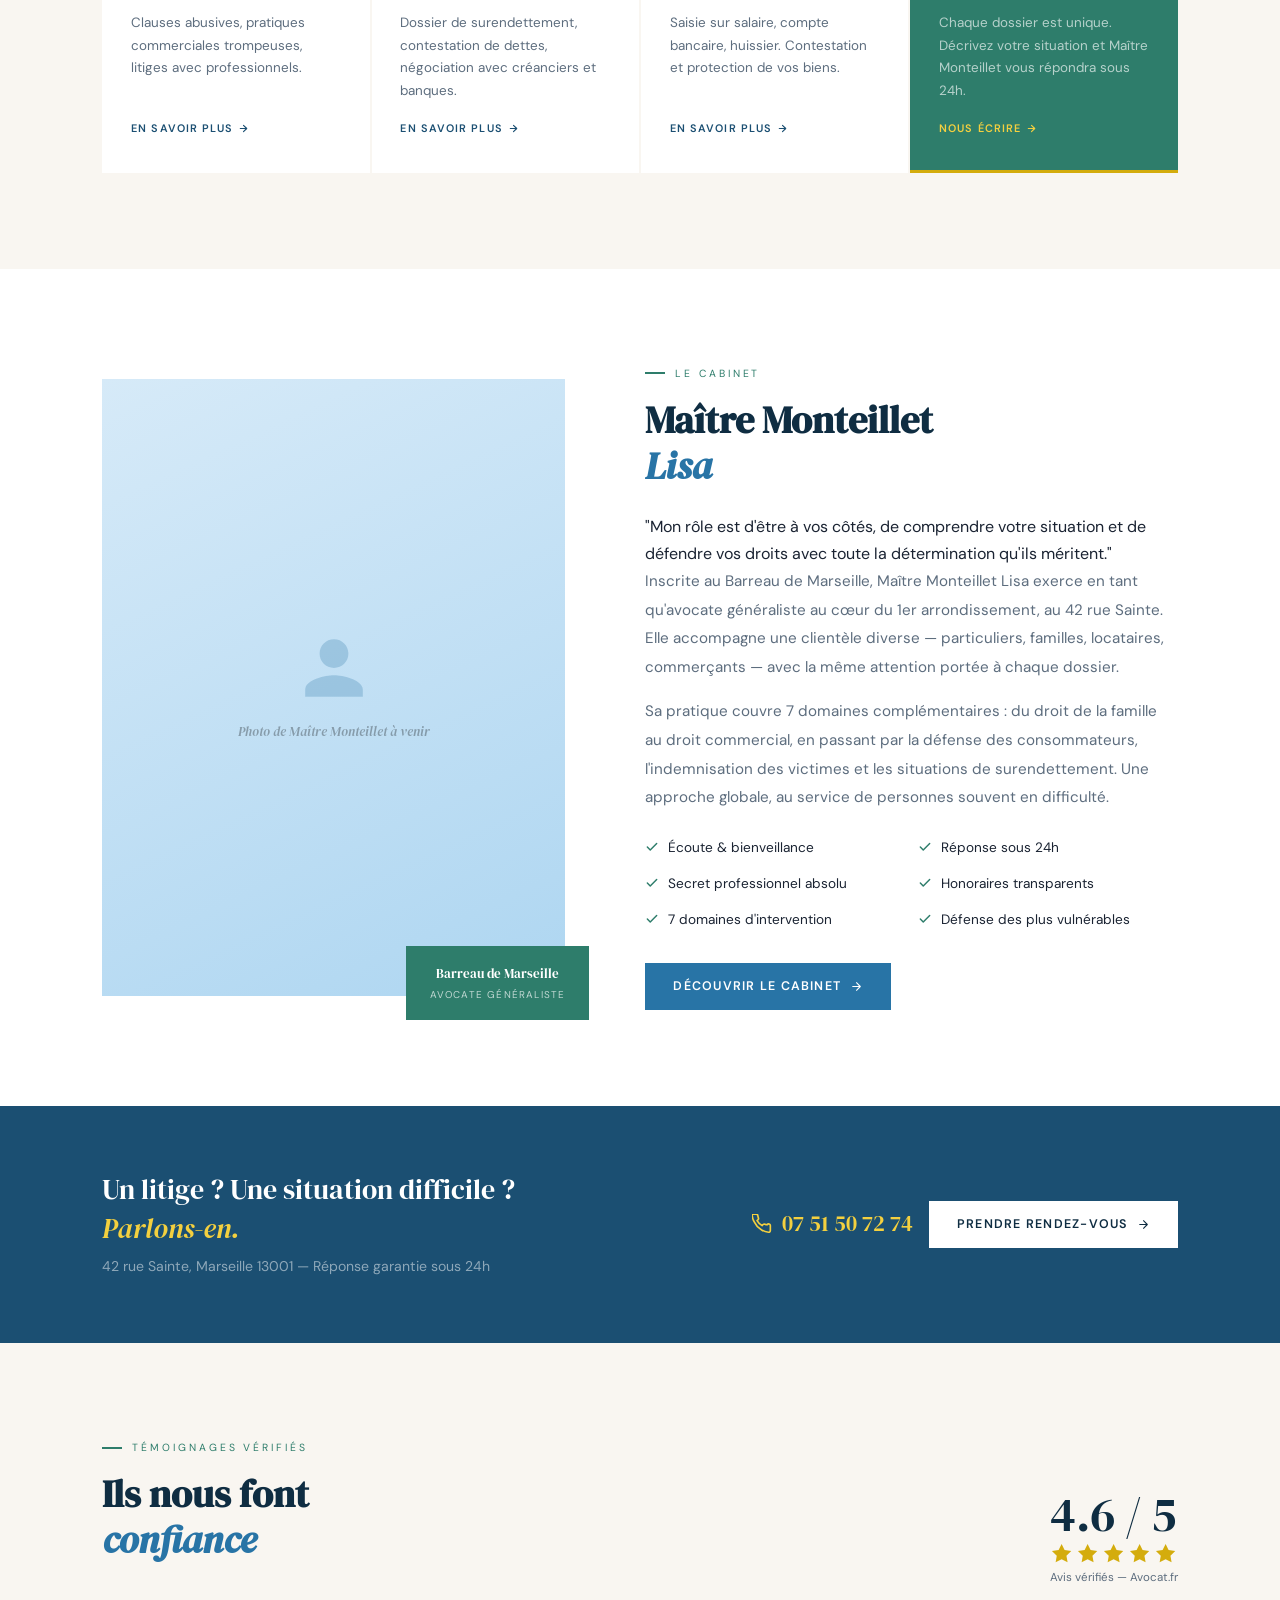
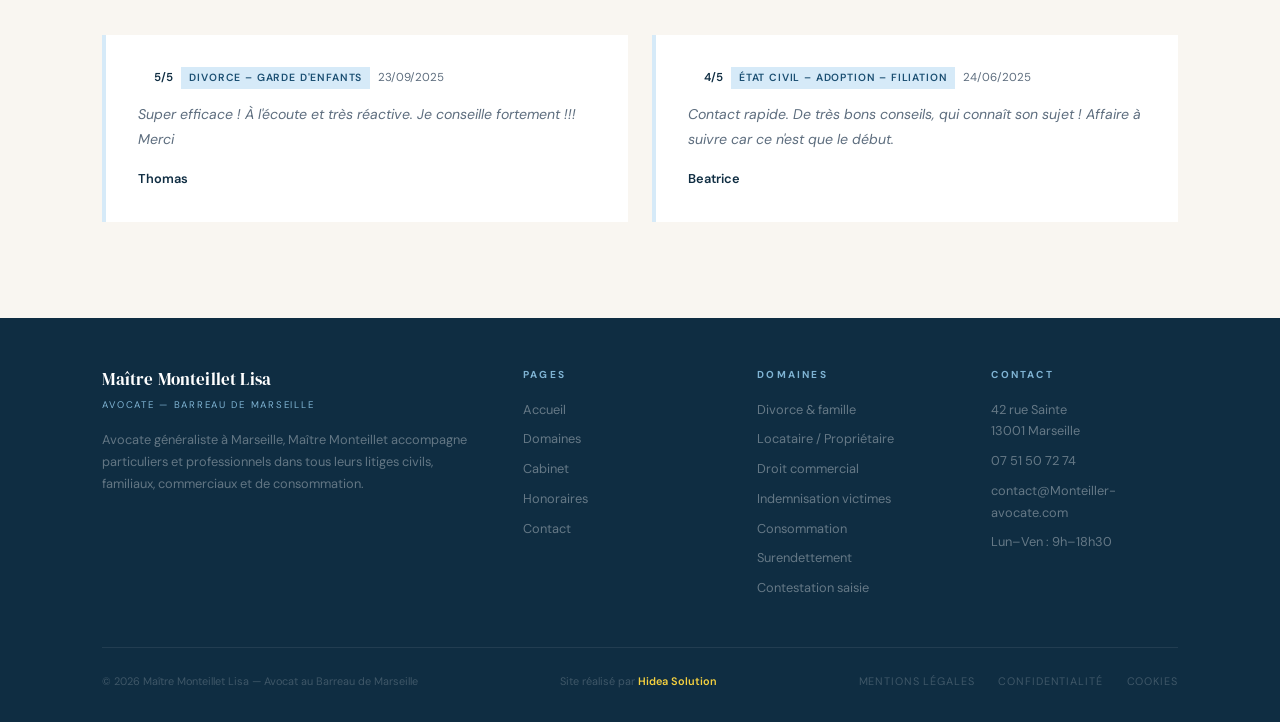
==== commit cf81a2fc: "Update index.html" ====
--- a/index.html
+++ b/index.html
@@ -74,10 +74,6 @@
 
 <section class="hero" style="padding:0">
   <div class="hero-left">
-    <div class="hero-tag">
-      <svg viewBox="0 0 24 24" style="width:10px;height:10px;stroke:var(--or-light);fill:none;stroke-width:2;stroke-linecap:round;stroke-linejoin:round"><path d="M12 22s8-4 8-10V5l-8-3-8 3v7c0 6 8 10 8 10z"/></svg>
-      Barreau de Marseille — 13001
-    </div>
     <h1>Vos droits défendus<br>avec <em>engagement</em><br>et rigueur.</h1>
     <p class="hero-sub">Maître Monteillet Lisa, avocate au Barreau de Marseille, vous accompagne dans toutes vos démarches juridiques — divorce, famille, baux, droit commercial, indemnisation et surendettement.</p>
     <div class="hero-btns">
--- a/style.css
+++ b/style.css
@@ -132,9 +132,10 @@
   .burger { display: flex; }
   nav { display: none; position: absolute; top: 76px; left: 0; right: 0; background: var(--bleu-dk); flex-direction: column; padding: 1.5rem 6%; gap: 1.2rem; border-top: 1px solid rgba(255,255,255,.08); z-index: 9999; box-shadow: 0 8px 24px rgba(15,45,66,.35); }
   nav.open { display: flex; }
-  .hero { grid-template-columns: 1fr; }
-  .hero-right { display: none; }
-  .hero-left { padding: 4rem 5%; }
+  .hero { grid-template-columns: 1fr; position: relative; }
+  .hero-right { position: absolute; inset: 0; display: block; z-index: 0; }
+  .hero-left { padding: 4rem 5%; position: relative; z-index: 2; background: transparent; }
+  .hero-left::before { content: ''; position: absolute; inset: 0; background: rgba(15,45,66,.78); z-index: -1; }
   .footer-top { grid-template-columns: 1fr 1fr; gap: 2rem; }
   section { padding: 4rem 5%; }
   .page-hero { padding: 4rem 5%; }
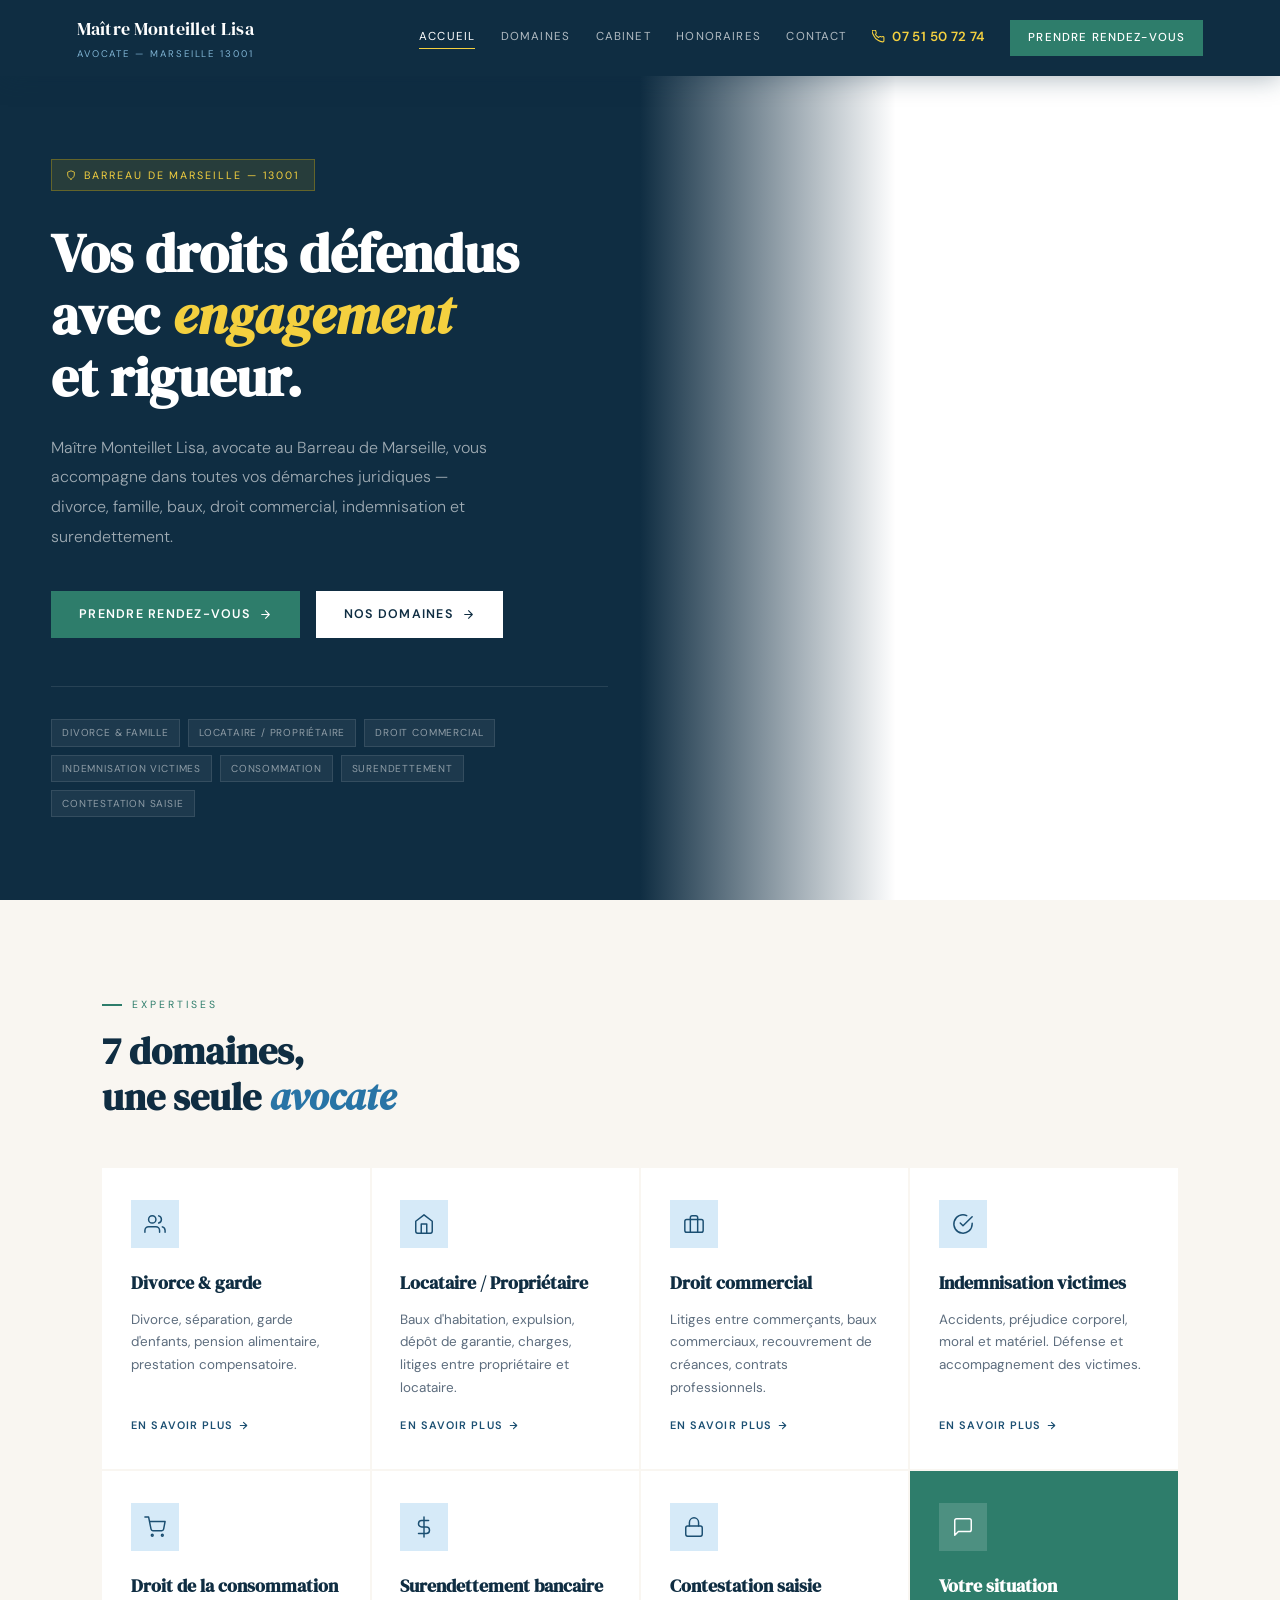
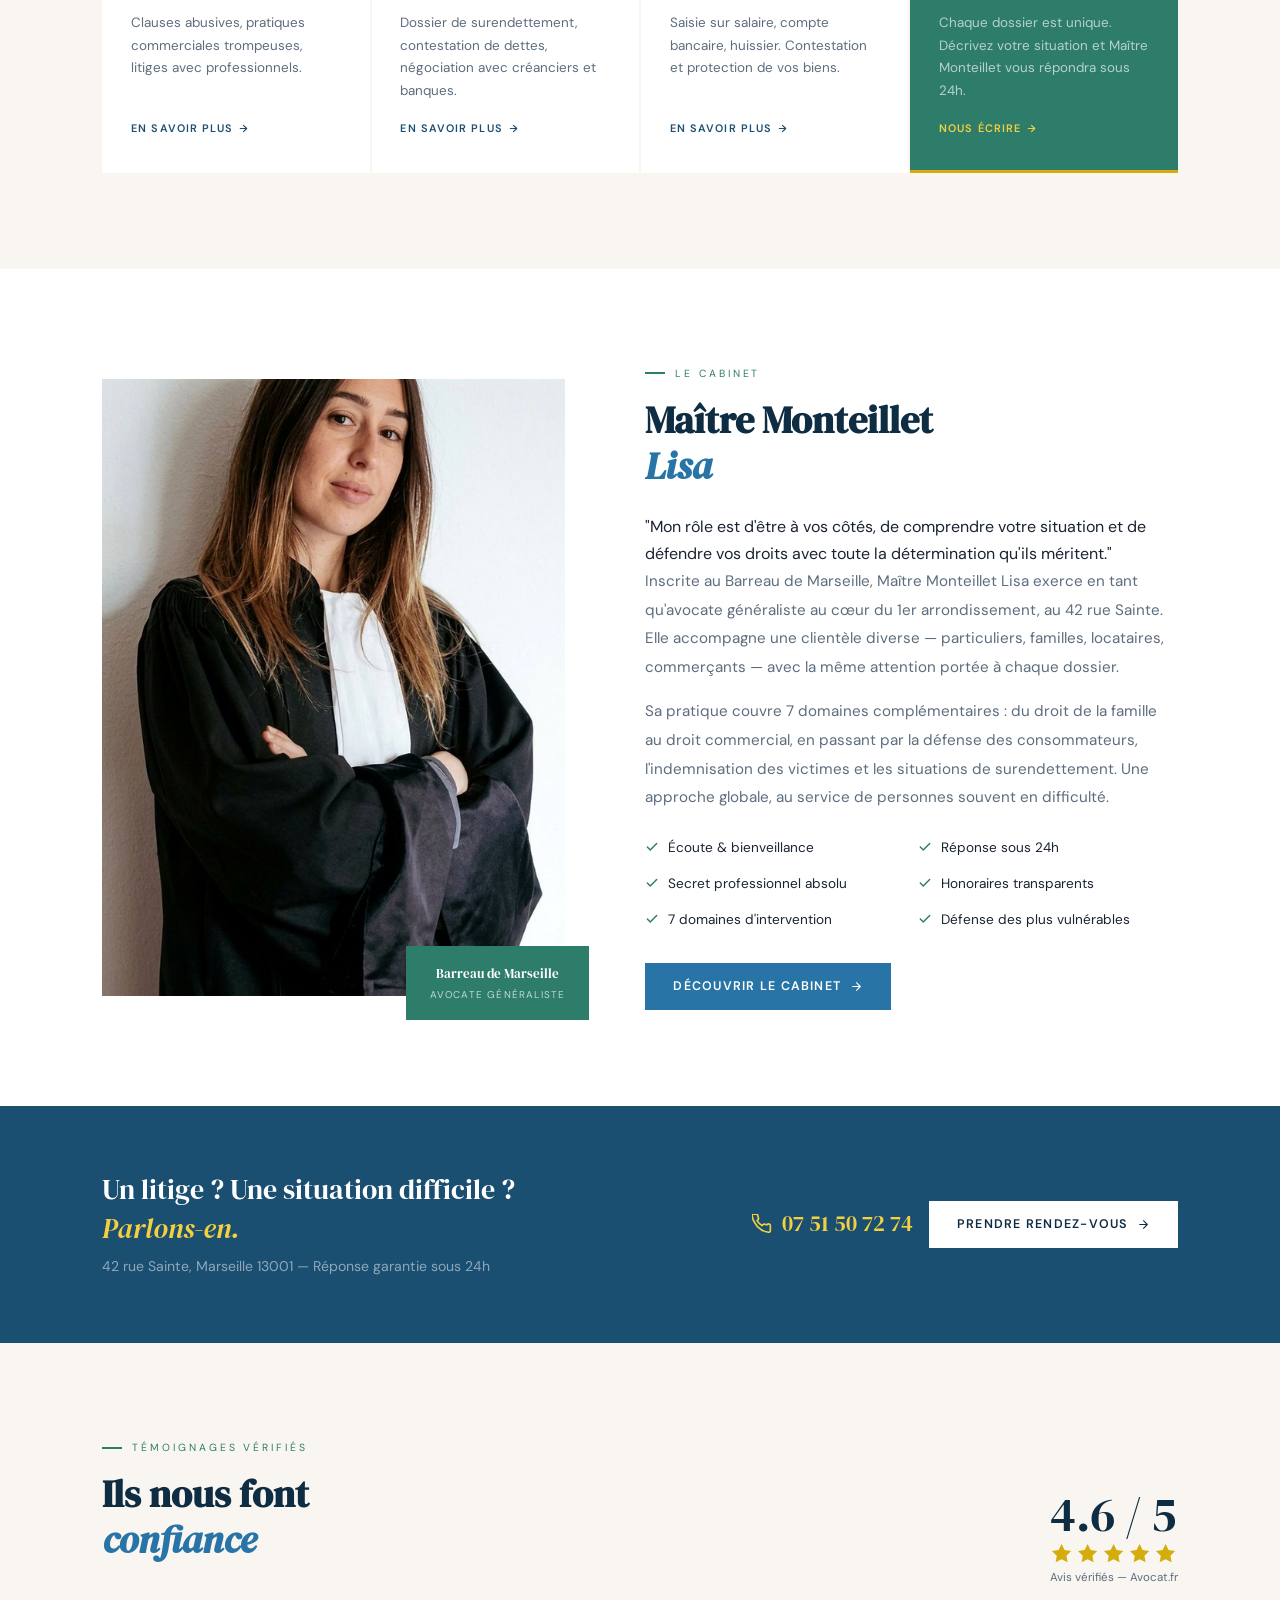
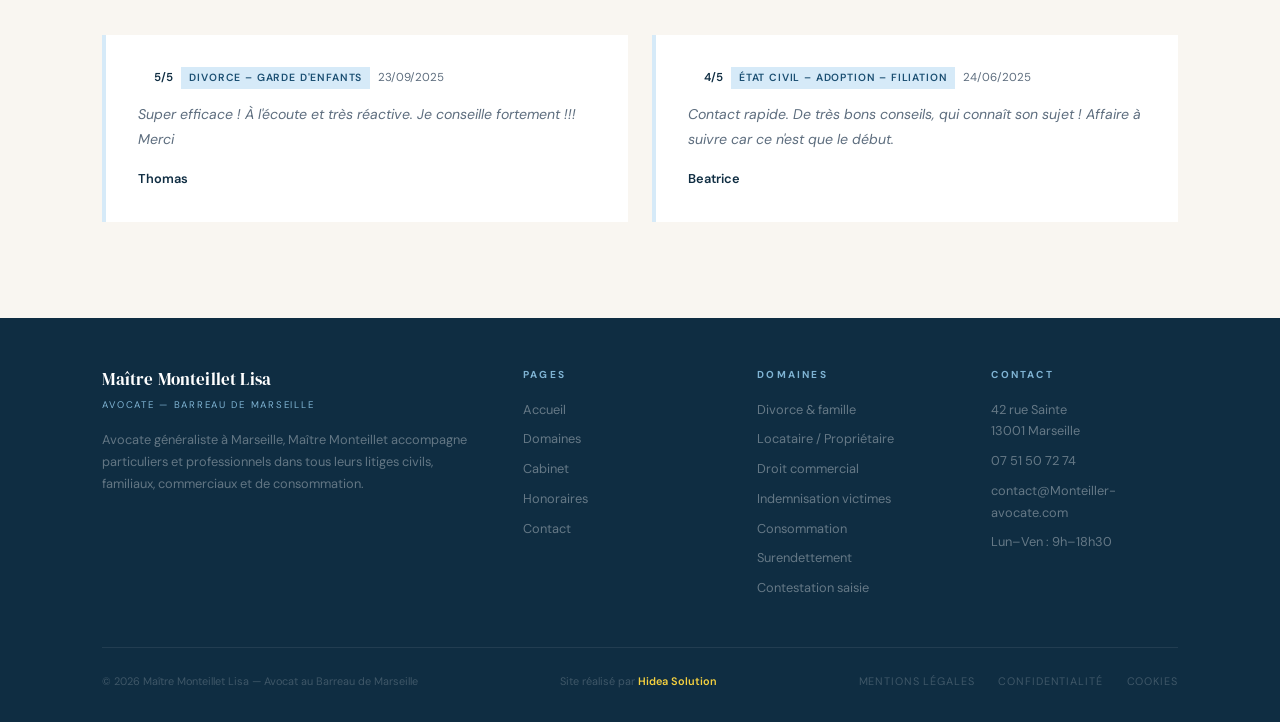
==== commit 740f434d: "Update index.html" ====
--- a/index.html
+++ b/index.html
@@ -74,6 +74,10 @@
 
 <section class="hero" style="padding:0">
   <div class="hero-left">
+    <div class="hero-tag">
+      <svg viewBox="0 0 24 24" style="width:10px;height:10px;stroke:var(--or-light);fill:none;stroke-width:2;stroke-linecap:round;stroke-linejoin:round"><path d="M12 22s8-4 8-10V5l-8-3-8 3v7c0 6 8 10 8 10z"/></svg>
+      Barreau de Marseille — 13001
+    </div>
     <h1>Vos droits défendus<br>avec <em>engagement</em><br>et rigueur.</h1>
     <p class="hero-sub">Maître Monteillet Lisa, avocate au Barreau de Marseille, vous accompagne dans toutes vos démarches juridiques — divorce, famille, baux, droit commercial, indemnisation et surendettement.</p>
     <div class="hero-btns">
@@ -154,10 +158,7 @@
 <section class="apropos">
   <div class="ap-grid">
     <div class="ap-img-wrap">
-      <div class="ap-img">
-        <svg width="72" height="72" viewBox="0 0 24 24" fill="var(--bleu-md)"><path d="M12 12c2.7 0 4.8-2.1 4.8-4.8S14.7 2.4 12 2.4 7.2 4.5 7.2 7.2 9.3 12 12 12zm0 2.4c-3.2 0-9.6 1.6-9.6 4.8v2.4h19.2v-2.4c0-3.2-6.4-4.8-9.6-4.8z"/></svg>
-        <p class="ap-img-note">Photo de Maître Monteillet à venir</p>
-      </div>
+      <div class="ap-img" style="padding:0;overflow:hidden;"><img src="[data-uri]" alt="Maître Monteillet Lisa, avocate Marseille" style="width:100%;height:100%;object-fit:cover;object-position:center top;display:block;"></div>
       <div class="ap-line"></div>
       <div class="ap-badge"><span class="ab-t">Barreau de Marseille</span><span class="ab-s">Avocate généraliste</span></div>
     </div>
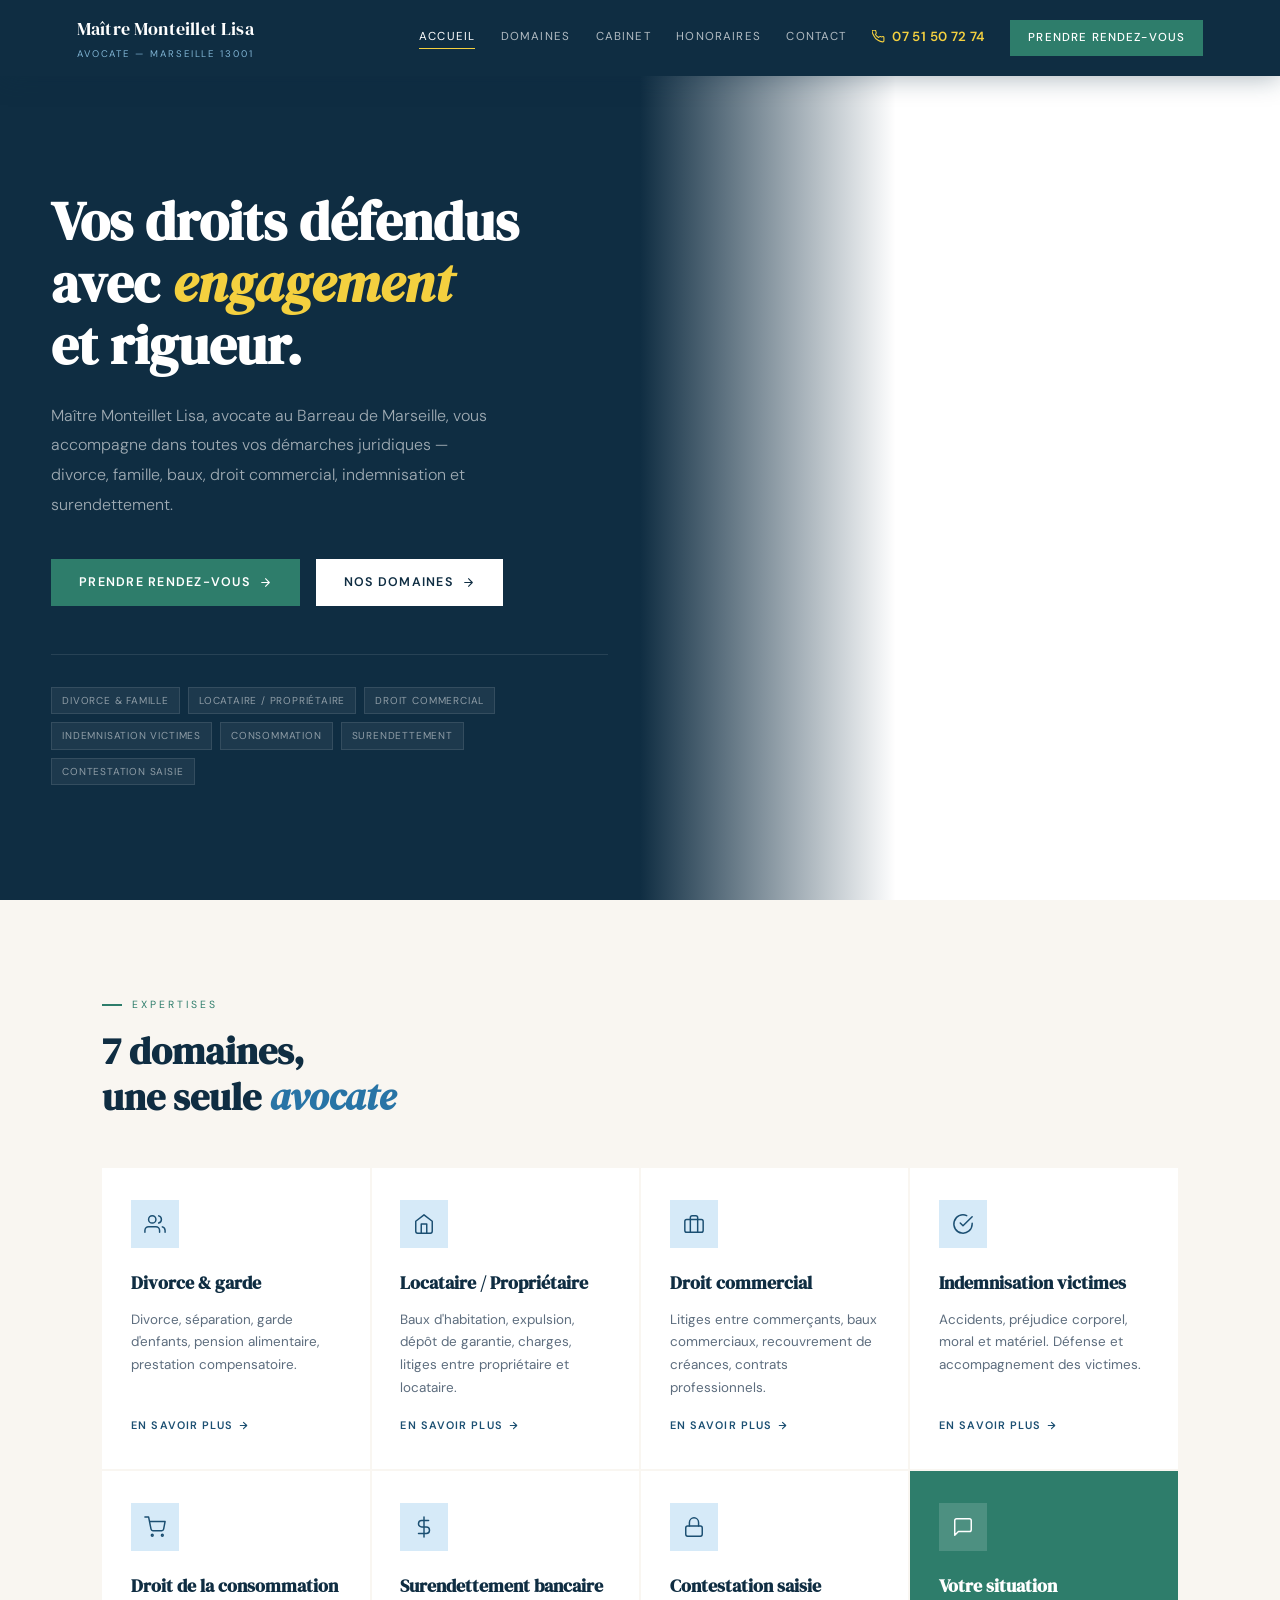
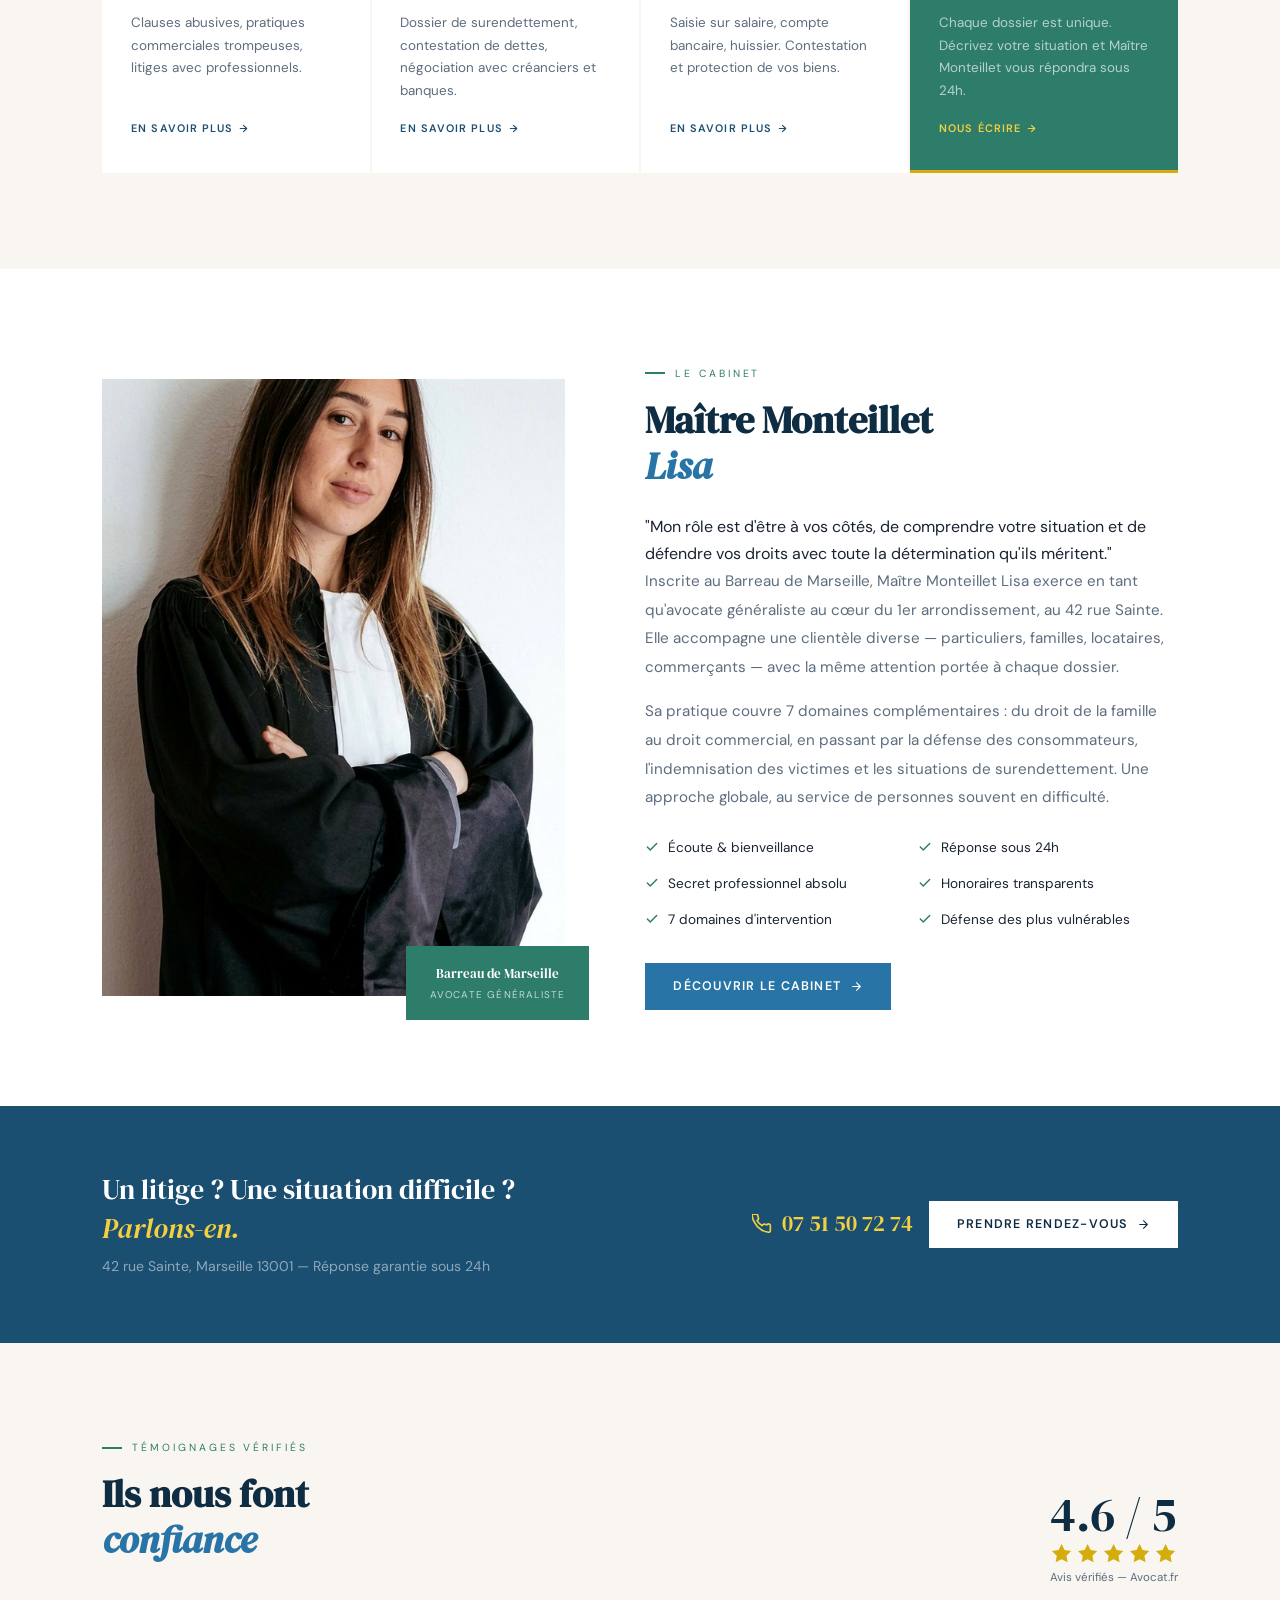
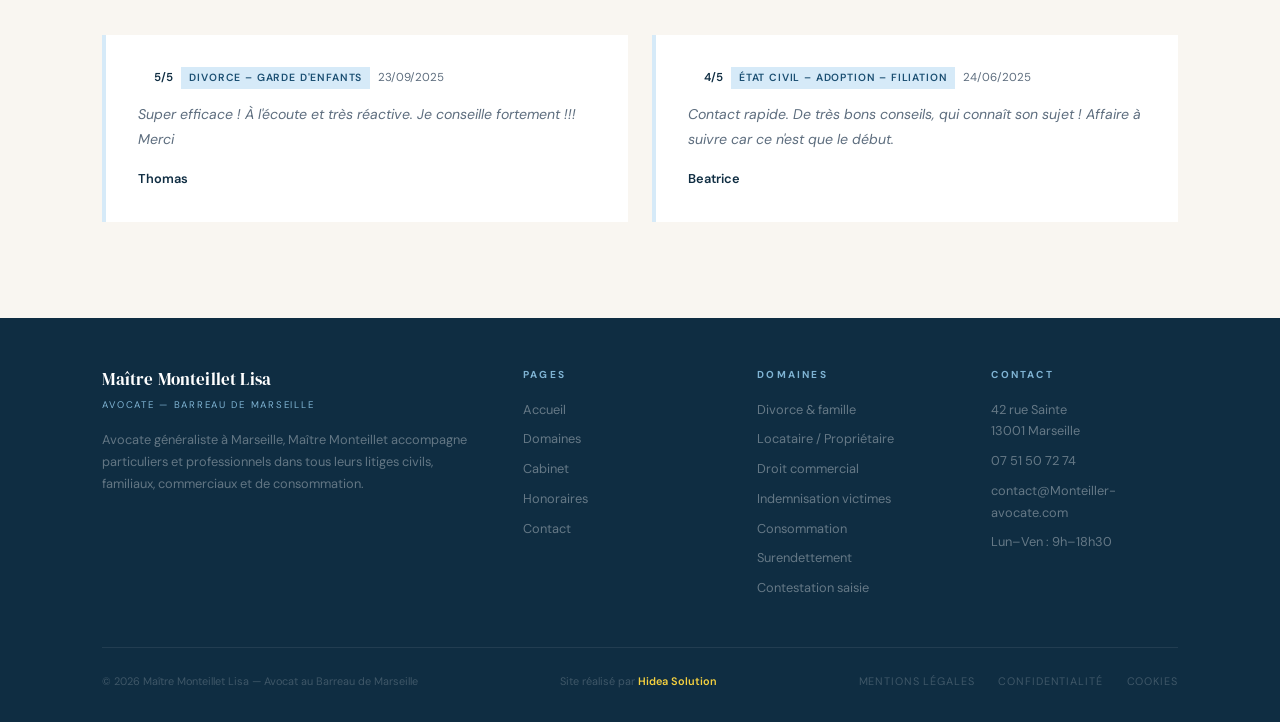
==== commit d9d94a67: "Update index.html" ====
--- a/index.html
+++ b/index.html
@@ -74,10 +74,6 @@
 
 <section class="hero" style="padding:0">
   <div class="hero-left">
-    <div class="hero-tag">
-      <svg viewBox="0 0 24 24" style="width:10px;height:10px;stroke:var(--or-light);fill:none;stroke-width:2;stroke-linecap:round;stroke-linejoin:round"><path d="M12 22s8-4 8-10V5l-8-3-8 3v7c0 6 8 10 8 10z"/></svg>
-      Barreau de Marseille — 13001
-    </div>
     <h1>Vos droits défendus<br>avec <em>engagement</em><br>et rigueur.</h1>
     <p class="hero-sub">Maître Monteillet Lisa, avocate au Barreau de Marseille, vous accompagne dans toutes vos démarches juridiques — divorce, famille, baux, droit commercial, indemnisation et surendettement.</p>
     <div class="hero-btns">
